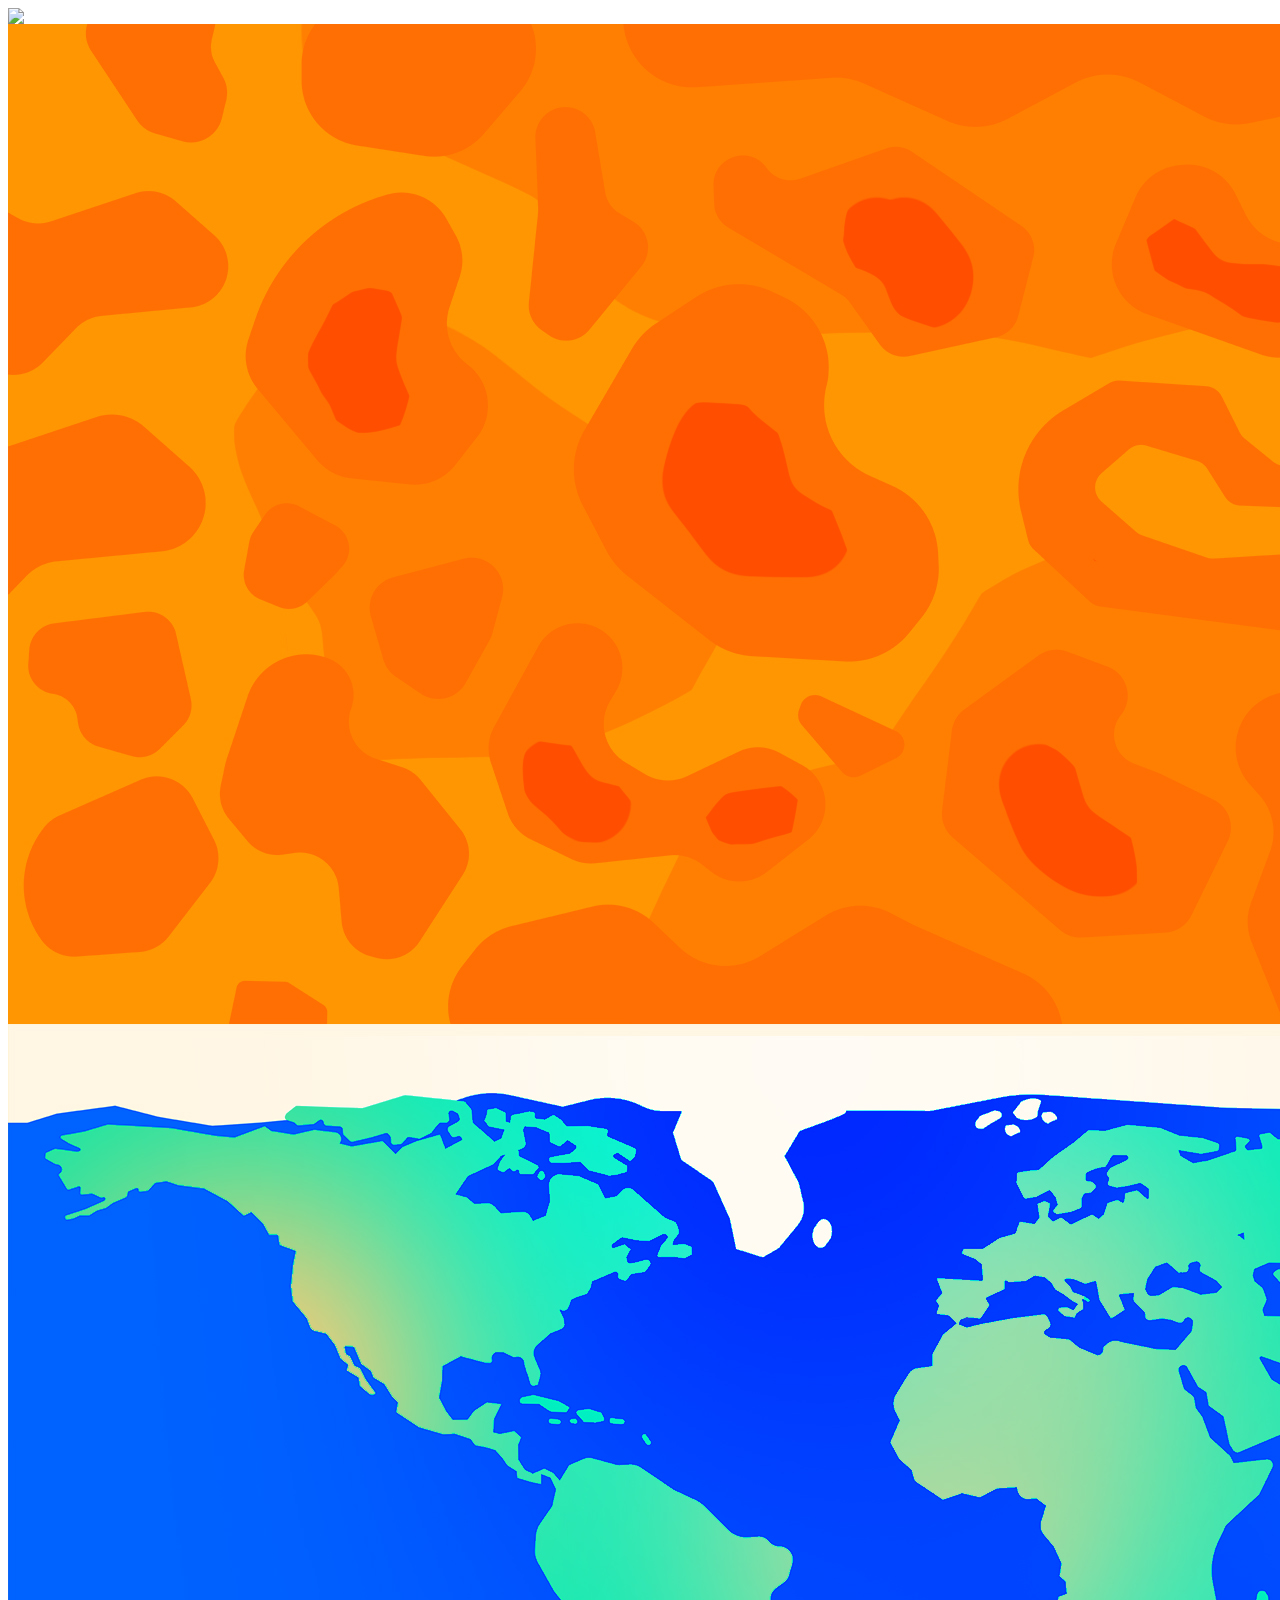
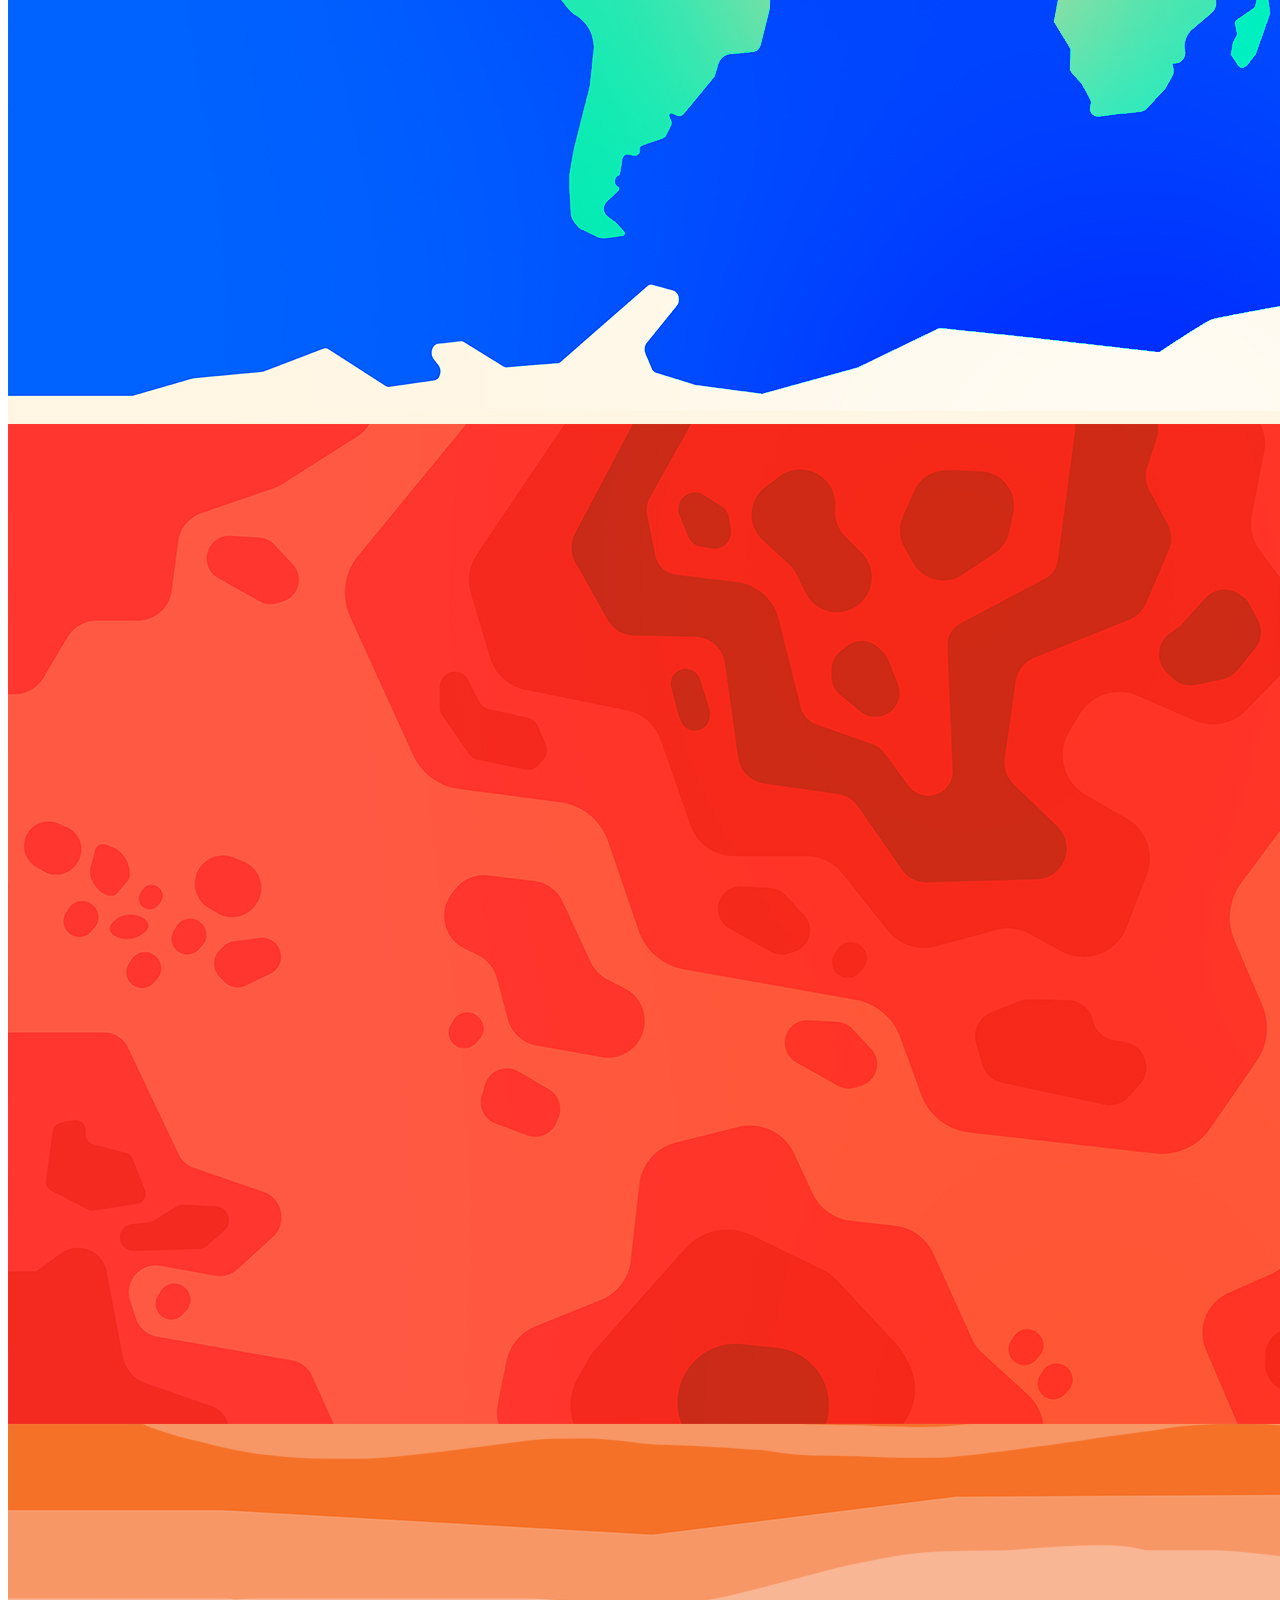
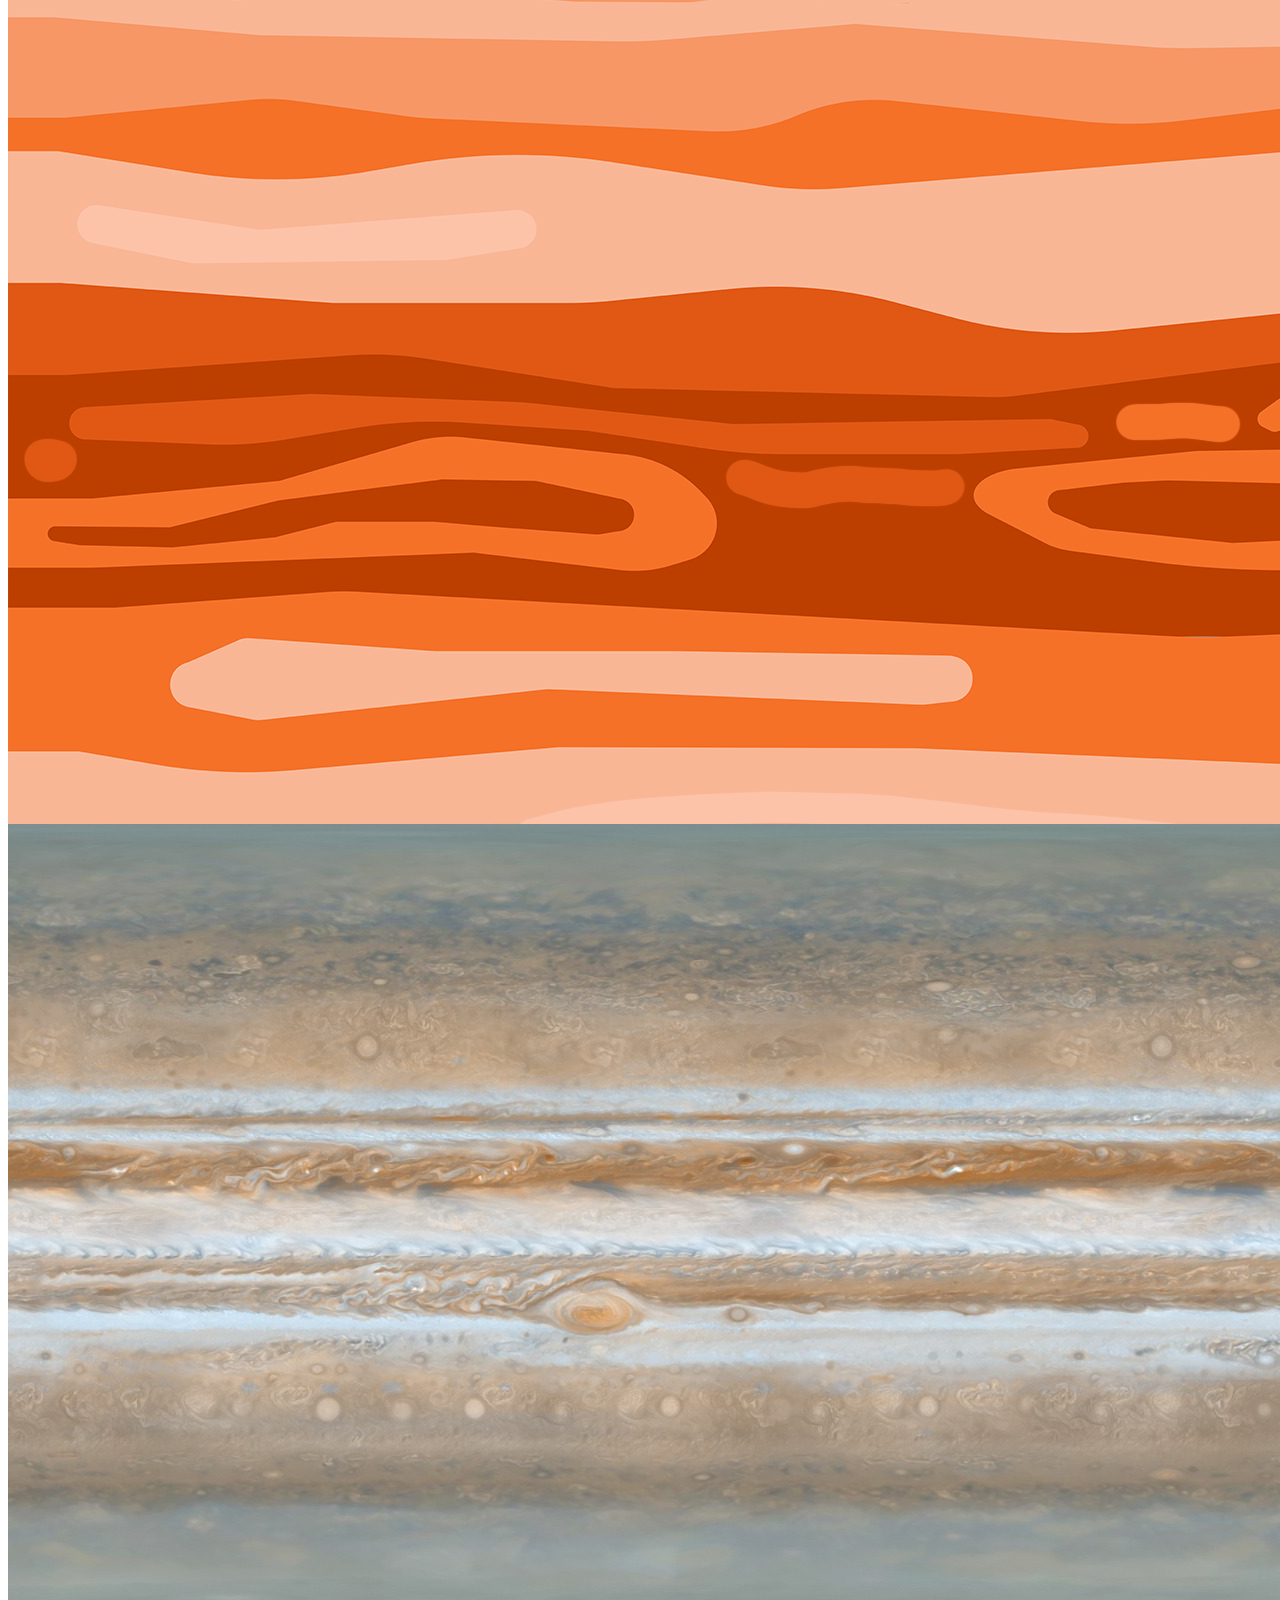
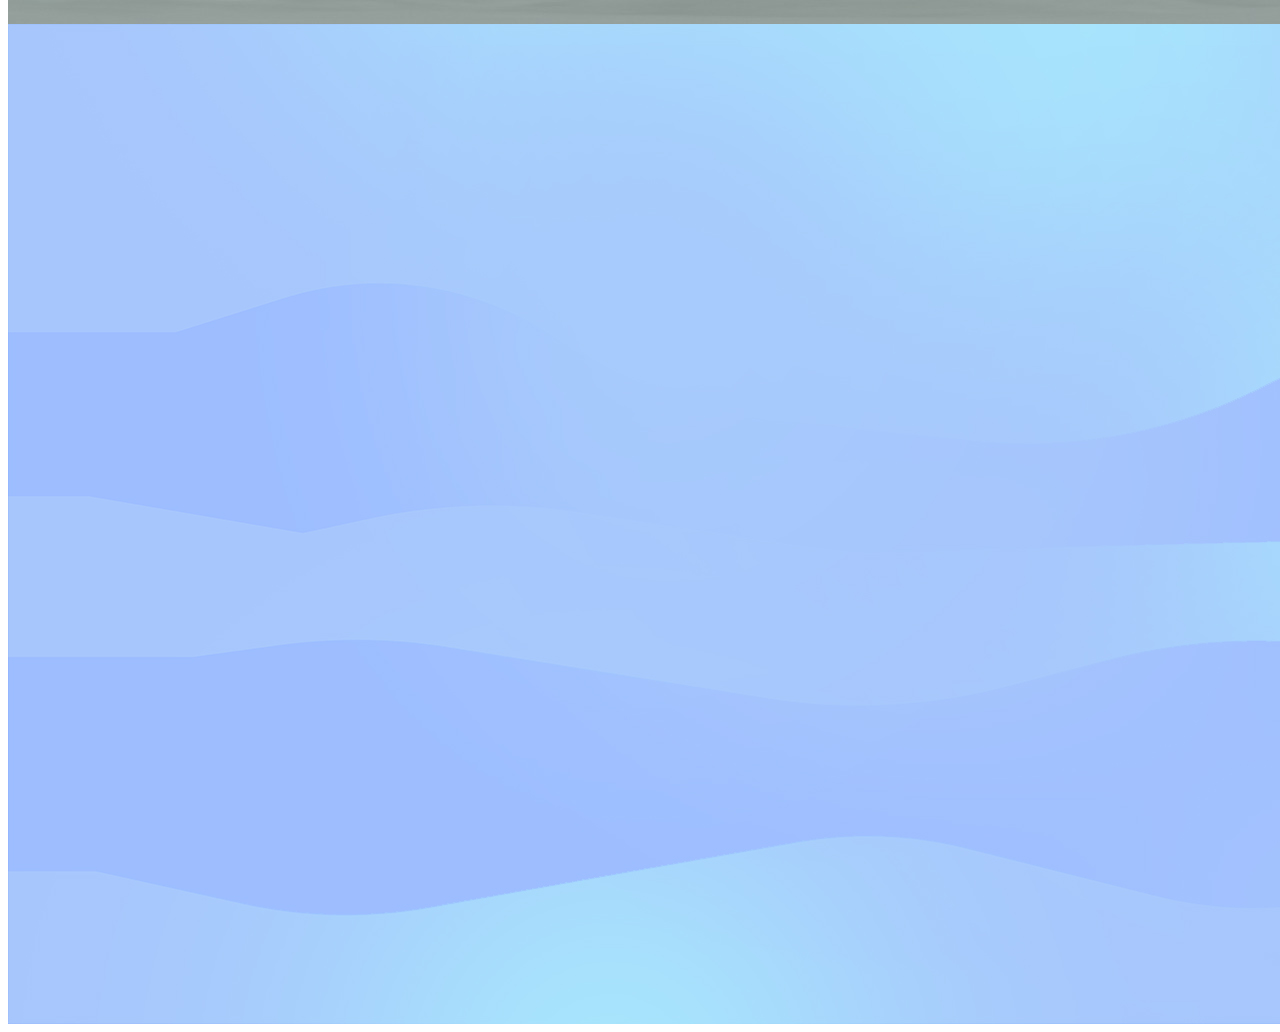
==== index.html @ 842a37a5 "added ines rv" ====
<html>
    <head>
        <script src="https://aframe.io/releases/1.2.0/aframe.min.js"></script>
    </head>
    <body>
        <a-assets>
            <img id="mercury" src="mercury.webp">
            <img id="venus"  src="venus.jpg">
            <img id="earth"  src="earth.jpg">
            <img id="mars"  src="mars.jpg">
            <img id="jupiter" src="jupiter.jpg">
            <img id="saturn" src="saturn.jpeg">
            <img id="uranus" src="uranus.jpg">
        </a-assets>
        <a-scene background="color: blue">
        <a-sphere
            color="yellow"
            position="0 0 0"
            rotation="0 0 0"
            scale="5 5 5">
         </a-sphere>
         <a-sphere
            src="#mercury"
            position="7 0 0"
            rotation="0 0 0"
            scale="1 1 1">
         </a-sphere>
         <a-sphere
            src="#venus"
            position="12 0 0"
            rotation="0 0 0"
            scale="2 2 2">
         </a-sphere>
         <a-sphere
            src="#earth"
            position="18 0 0"
            rotation="0 0 0"
            scale="2 2 2">
         </a-sphere>
         <a-sphere
            src="#mars"
            position="23 0 0"
            rotation="0 0 0"
            scale="1 1 1">
         </a-sphere>
         <a-sphere
            src="#jupiter"
            position="30 0 0"
            rotation="0 0 0"
            scale="3 3 3">
        </a-sphere>
        <a-entity id="saturn-container" position="37 0 0">
            <a-sphere
                src="#saturn"
                position="0 0 0"
                rotation="0 0 0"
                scale="2 2 2">
            </a-sphere>
            <a-torus
                id="saturn-ring-1"
                color="grey"
                segments-tubular="50" 
                radius="3.2"
                radius-tubular="0.1"
                rotation="100 100 100">
            </a-torus>
        </a-entity>
        <a-entity id="uranus-container" position="44 0 0">
            <a-sphere
                    src="#uranus"
                    position="0 0 0"
                    rotation="0 0 0"
                    scale="2 2 2">
            </a-sphere>
            <a-torus
                id="uranus-container"
                color="grey"
                segments tubular="50"
                radius="3.2"
                radius-tubular="0.1"
                rotation="100 100 100">
            </a-torus>
            </a-entity>
        <a-sphere
            src="#uranus"
            position="52 0 0"
            rotation="0 0 0"
            scale="2 2 2">
        </a-sphere>
        </a-scene>
    
    </body>
</html>
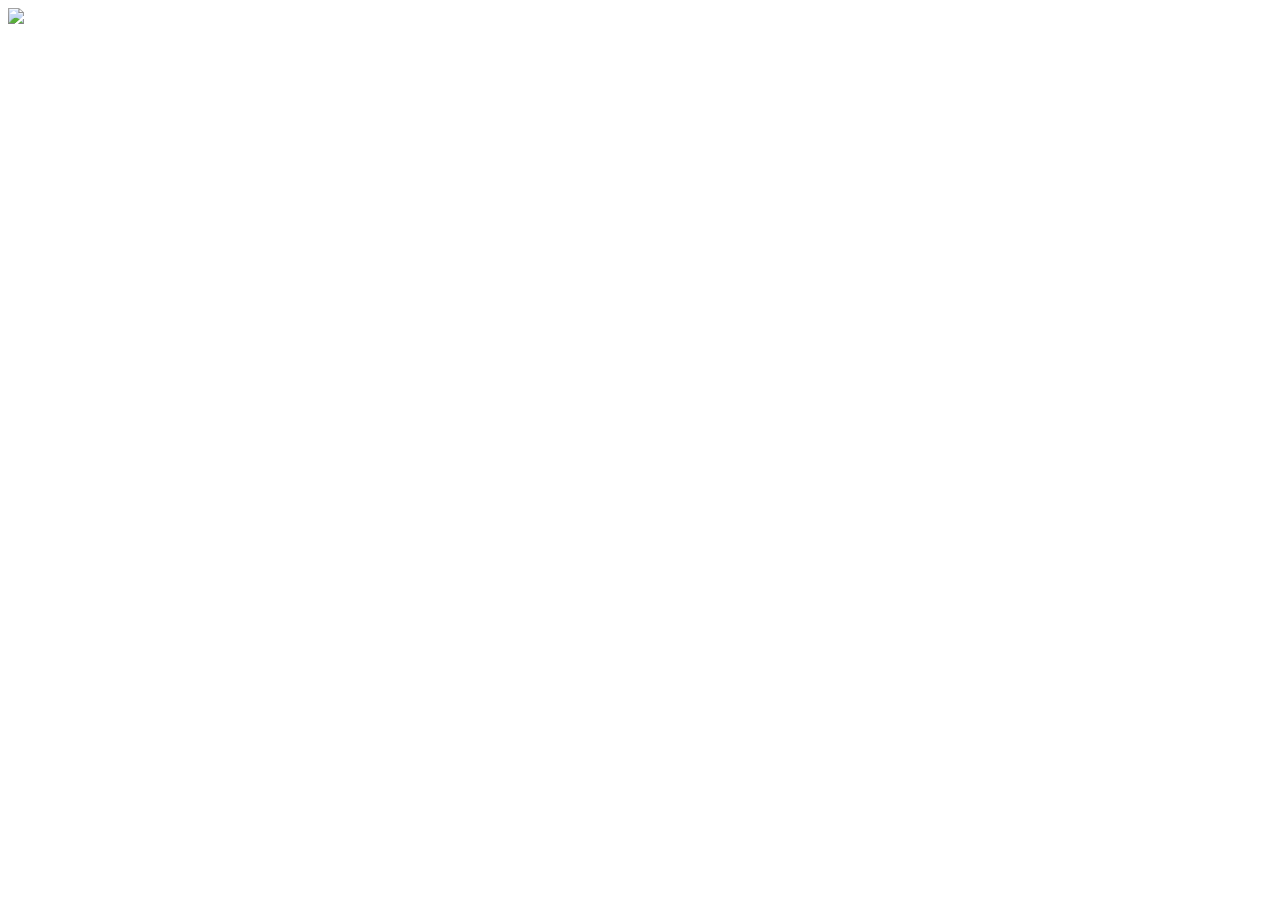
==== commit f42e1f63: "changed everything" ====
--- a/index.html
+++ b/index.html
@@ -1,93 +1,85 @@
+<html>
+    <head>
+        <script src="https://aframe.io/releases/1.3.0/aframe.min.js"></script>
+        <script src="https://unpkg.com/aframe-environment-component/dist/aframe-environment-component.min.js"></script>
+        <script src="https://gftruj.github.io/webzamples/aframe/controls/oculus-thumbstick-controls.js"></script>
+    </head>
+
+    <body>
+
+        
+        <a-scene background="color: azure" light="defaultLightsEnabled: false">
+            <a-assets>
+                <img id="grass" src="grass.jpg">
+                <a-asset-item id="codey" src="rick_astley/scene.gltf"></a-asset-item>
+            </a-assets>
+
+              <!-- Camera + controllers rig -->
+  <a-entity id="rig">
+    <a-camera position="0 1.6 0"></a-camera>
+    <a-entity oculus-touch-controls="hand: left" ></a-entity>
+    <a-entity oculus-touch-controls="hand: right" oculus-thumbstick-controls></a-entity>
+  </a-entity>
+
+            <a-entity environment="preset: yavapai; skyColor: red; lighting: none; shadow: true; groundColor: black"></a-entity>
+
+            <a-gltf-model 
+                src="#codey" 
+                position="0 1 -3"
+                scale="0.05 0.05 0.05"
+                animation="
+                        property: position; 
+                        from: -10 0.5 -5;
+                        to: 1 0.5 -10; 
+                        dur: 2000; 
+                        dir: alternate;
+                        easing: linear; 
+                        elasticity: 600;
+                        loop: true">
+            </a-gltf-model>
+
+            <a-text
+                value="Hello World!"
+                color="yellow"
+                position="0 10 -3"
+                scale="3 3 3"
+                align="left">
+            </a-text>
+
+
+            <a-light
+                type="point"
+                color="blue"
+                position = "1 2 -6"
+                intensity="2"
+            >
+
+            </a-light>
+
+            <a-light type="directional" position="0 0 0" rotation="-90 0 0" target="#directionaltarget">
+                <a-entity id="directionaltarget" position="0 0 -1"></a-entity>
+              </a-light>
+            
+
+
+        </a-scene>
+    </body>
+
+
+</html>
+
+
+<!----
 <html>
     <head>
         <script src="https://aframe.io/releases/1.2.0/aframe.min.js"></script>
     </head>
     <body>
-        <a-assets>
-            <img id="mercury" src="mercury.webp">
-            <img id="venus"  src="venus.jpg">
-            <img id="earth"  src="earth.jpg">
-            <img id="mars"  src="mars.jpg">
-            <img id="jupiter" src="jupiter.jpg">
-            <img id="saturn" src="saturn.jpeg">
-            <img id="uranus" src="uranus.jpg">
-        </a-assets>
-        <a-scene background="color: blue">
-        <a-sphere
-            color="yellow"
-            position="0 0 0"
-            rotation="0 0 0"
-            scale="5 5 5">
-         </a-sphere>
-         <a-sphere
-            src="#mercury"
-            position="7 0 0"
-            rotation="0 0 0"
-            scale="1 1 1">
-         </a-sphere>
-         <a-sphere
-            src="#venus"
-            position="12 0 0"
-            rotation="0 0 0"
-            scale="2 2 2">
-         </a-sphere>
-         <a-sphere
-            src="#earth"
-            position="18 0 0"
-            rotation="0 0 0"
-            scale="2 2 2">
-         </a-sphere>
-         <a-sphere
-            src="#mars"
-            position="23 0 0"
-            rotation="0 0 0"
-            scale="1 1 1">
-         </a-sphere>
-         <a-sphere
-            src="#jupiter"
-            position="30 0 0"
-            rotation="0 0 0"
-            scale="3 3 3">
-        </a-sphere>
-        <a-entity id="saturn-container" position="37 0 0">
-            <a-sphere
-                src="#saturn"
-                position="0 0 0"
-                rotation="0 0 0"
-                scale="2 2 2">
-            </a-sphere>
-            <a-torus
-                id="saturn-ring-1"
-                color="grey"
-                segments-tubular="50" 
-                radius="3.2"
-                radius-tubular="0.1"
-                rotation="100 100 100">
-            </a-torus>
-        </a-entity>
-        <a-entity id="uranus-container" position="44 0 0">
-            <a-sphere
-                    src="#uranus"
-                    position="0 0 0"
-                    rotation="0 0 0"
-                    scale="2 2 2">
-            </a-sphere>
-            <a-torus
-                id="uranus-container"
-                color="grey"
-                segments tubular="50"
-                radius="3.2"
-                radius-tubular="0.1"
-                rotation="100 100 100">
-            </a-torus>
-            </a-entity>
-        <a-sphere
-            src="#uranus"
-            position="52 0 0"
-            rotation="0 0 0"
-            scale="2 2 2">
-        </a-sphere>
-        </a-scene>
-    
+        <a-scene background="color: purple"> 
+            <a-box color = "yellow" position="0 0 -5"
+            rotation = "33 45 0"
+            scale="0.5 2 1"></a-box>
+        </a-scene> 
     </body>
-</html>+</html>
+>
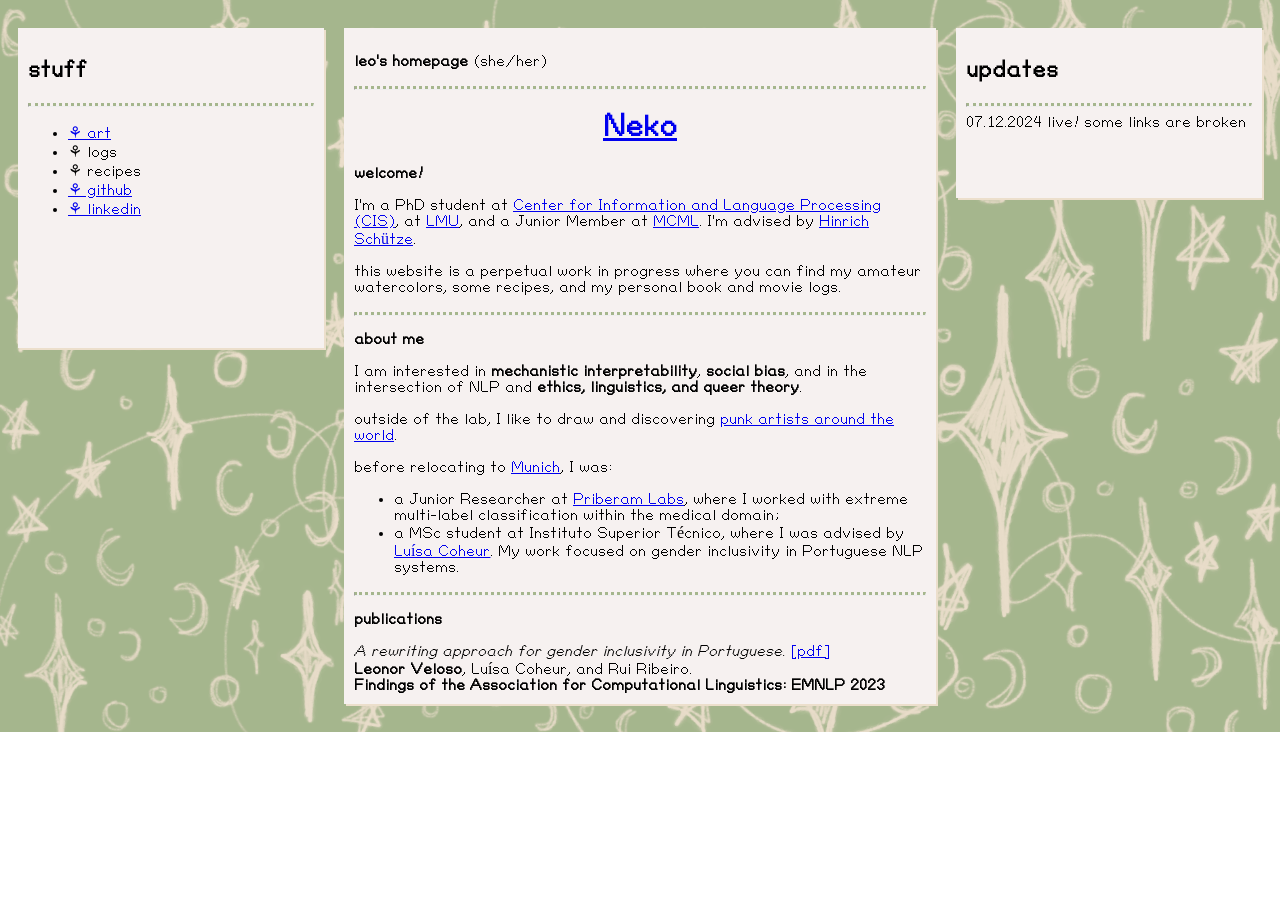
==== commit bdab913c: "initial commit" ====
--- a/index.html
+++ b/index.html
@@ -1,85 +1,183 @@
-<html>
-    <head>
-        <script src="https://aframe.io/releases/1.3.0/aframe.min.js"></script>
-        <script src="https://unpkg.com/aframe-environment-component/dist/aframe-environment-component.min.js"></script>
-        <script src="https://gftruj.github.io/webzamples/aframe/controls/oculus-thumbstick-controls.js"></script>
-    </head>
-
-    <body>
-
-        
-        <a-scene background="color: azure" light="defaultLightsEnabled: false">
-            <a-assets>
-                <img id="grass" src="grass.jpg">
-                <a-asset-item id="codey" src="rick_astley/scene.gltf"></a-asset-item>
-            </a-assets>
-
-              <!-- Camera + controllers rig -->
-  <a-entity id="rig">
-    <a-camera position="0 1.6 0"></a-camera>
-    <a-entity oculus-touch-controls="hand: left" ></a-entity>
-    <a-entity oculus-touch-controls="hand: right" oculus-thumbstick-controls></a-entity>
-  </a-entity>
-
-            <a-entity environment="preset: yavapai; skyColor: red; lighting: none; shadow: true; groundColor: black"></a-entity>
-
-            <a-gltf-model 
-                src="#codey" 
-                position="0 1 -3"
-                scale="0.05 0.05 0.05"
-                animation="
-                        property: position; 
-                        from: -10 0.5 -5;
-                        to: 1 0.5 -10; 
-                        dur: 2000; 
-                        dir: alternate;
-                        easing: linear; 
-                        elasticity: 600;
-                        loop: true">
-            </a-gltf-model>
-
-            <a-text
-                value="Hello World!"
-                color="yellow"
-                position="0 10 -3"
-                scale="3 3 3"
-                align="left">
-            </a-text>
-
-
-            <a-light
-                type="point"
-                color="blue"
-                position = "1 2 -6"
-                intensity="2"
-            >
-
-            </a-light>
-
-            <a-light type="directional" position="0 0 0" rotation="-90 0 0" target="#directionaltarget">
-                <a-entity id="directionaltarget" position="0 0 -1"></a-entity>
-              </a-light>
-            
-
-
-        </a-scene>
-    </body>
-
-
-</html>
-
-
-<!----
-<html>
-    <head>
-        <script src="https://aframe.io/releases/1.2.0/aframe.min.js"></script>
-    </head>
-    <body>
-        <a-scene background="color: purple"> 
-            <a-box color = "yellow" position="0 0 -5"
-            rotation = "33 45 0"
-            scale="0.5 2 1"></a-box>
-        </a-scene> 
-    </body>
-</html>
->
+<!DOCTYPE html>
+<html>
+
+<head>
+  <meta charset="UTF-8">
+  <meta name="viewport" content="width=device-width, initial-scale=1.0">
+  <title>‧͙⁺˚*･༓☾　leo　☽༓･*˚⁺‧͙</title>
+  <!-- The style.css file allows you to change the look of your web pages.
+         If you include the next line in all your web pages, they will all share the same look.
+         This makes it easier to make new pages for your site. -->
+  <link href="style.css" rel="stylesheet" type="text/css" media="all">
+
+</head>
+
+<body>
+
+
+  <div class="container">
+    <div class="box">
+
+      <div class="box-row">
+
+        <div class="box-cell stuff">
+          <h2><strong>stuff</strong></h2>
+          <hr class="custom">
+    
+          <ul>
+            <li><a href="art.html" target="frame">⚘ art</a></li>
+            <li>⚘ logs</li>
+            <li>⚘ recipes</li>
+            <li><a href="https://github.com/leonorv" target="frame">⚘ github</a></li>
+            <li><a href="https://www.linkedin.com/in/leonor-veloso/" target="frame">⚘ linkedin</a></li>
+          </ul>
+        </div>
+    
+        <div class="box-cell me">
+          <p><strong>leo's homepage</strong> (she/her) </p>
+          <hr class="custom">
+          <script>NekoType = "white"</script>
+          <h1 id=nl>
+            <script src="https://webneko.net/n20171213.js"></script><a href="https://webneko.net">Neko</a>
+          </h1>
+    
+          <p><strong>welcome!</strong></p>
+
+          <p>I'm a PhD student at <a href="https://cisnlp.github.io/">Center for Information and Language Processing (CIS)</a>, at <a href="https://www.lmu.de/en/">LMU</a>, and a Junior Member at <a href="https://mcml.ai/">MCML</a>. I'm advised by <a href="https://www.cis.uni-muenchen.de/schuetze/">Hinrich Schütze</a>.</p>
+    
+          <p>this website is a perpetual work in progress where you can find my amateur watercolors, some recipes, and my personal book and movie logs.</p>
+    
+          <hr class="custom">
+          <p><strong>about me</strong></p>
+
+            <p>I am interested in <strong>mechanistic interpretability</strong>, <strong>social bias</strong>, and in the intersection of NLP and <strong>ethics, linguistics, and queer theory</strong>. </p>
+
+            <p>outside of the lab, I like to draw and discovering <a href="https://open.spotify.com/playlist/1Fdq8c3zwEbWJ3x6SptWZZ">punk artists around the world</a>.</p>
+
+            <p>
+              before relocating to <a href="https://fcbayern.com/en">Munich</a>, I was:
+
+              <ul>
+                <li>a Junior Researcher at <a href="https://priberam.com/labs/"> Priberam Labs</a>, where I worked with extreme multi-label classification within the medical domain;</li>
+
+                <li>a MSc student at Instituto Superior Técnico, where I was advised by<a href="https://www.hlt.inesc-id.pt/w/Lu%C3%ADsa_Coheur"> Luísa Coheur</a>. My work focused on gender inclusivity in Portuguese NLP systems.</li>
+              </ul>
+              
+              
+            </p>
+
+
+          <hr class="custom">
+          <p><strong>publications</strong></p>
+          <i>A rewriting approach for gender inclusivity in Portuguese. </i><a href="https://aclanthology.org/2023.findings-emnlp.585.pdf">[pdf]</a><br>
+          <strong>Leonor Veloso</strong>, Luísa Coheur, and Rui Ribeiro. <br><strong>Findings of the Association for Computational Linguistics: EMNLP 2023</strong>
+
+          <!-- <hr class="custom">
+          <p><strong>currently playing:</strong> stardew valley (no surprises here)</p>
+    
+          <hr class="custom">
+          <p><strong>book logs:</strong></p>
+          <ul>
+            <li>my year of rest and relaxation by otessa moshfeg</li>
+            <li>lapvona by otessa moshfeg</li>
+            <li> frank herbert's dune </li>
+            <li> detransition, baby by torrey peters </li>
+          </ul>
+    
+          <hr class="custom">
+          <p><strong>movie logs:</strong></p>
+          <ul>
+            <li> anatomy of a fall </li>
+            <li> may december </li>
+            <li> the boy and the heron </li>
+            <li> priscilla </li>
+          </ul> -->
+    
+    
+    
+    
+          <!-- <div class="games">
+            <h2 style="text-align: center;">✧ games ✧</h2>
+            <ul>
+              <li> genshin impact </li>
+              <li> coral island </li>
+              <li> cities skylines </li>
+            </ul>
+    
+          </div>
+          <div class="books">
+    
+            <h2 style="text-align: center;">✧ book log ✧</h2>
+            <ul>
+              <li> my year of rest and relaxation by otessa moshfeg </li>
+              <li> lapvona by otessa moshfeg </li>
+              <li> frank herbert's dune </li>
+              <li> detransition, baby by torrey peters </li>
+            </ul>
+    
+          </div>
+    
+          <div class="movies">
+            <h2 style="text-align: center;">✧ movie log ✧</h2>
+            <ul>
+              <li> anatomy of a fall </li>
+              <li> may december </li>
+              <li> the boy and the heron </li>
+              <li> priscilla </li>
+            </ul>
+          </div> -->
+    
+    
+        </div>
+    
+    
+        <div class="box-cell updates">
+          <h2><strong>updates</strong></h2>
+          <hr class="custom">
+          07.12.2024 live! some links are broken<br>
+    
+        </div>
+
+      </div>
+    </div>
+
+
+
+    <!-- <div class="clear-right"></div>
+
+    <div class="todos">
+      <h2><strong>to do list</strong></h2>
+      <hr class="custom">
+      - add stuff to art page<br>
+      - add profile pic & background art<br>
+      - change domain<br>
+      - add stuff to recipes page
+
+
+    </div> -->
+
+
+    <!-- <div class="blinkies">
+      <img id="freshBlinkie" src="./bi.gif" alt="generated blinkie">
+      <img id="freshBlinkie" src="./trans.gif" alt="generated blinkie">
+      <img id="freshBlinkie" src="./miku.gif" alt="generated blinkie">
+      <img id="freshBlinkie" src="./catboys.gif" alt="generated blinkie">
+      <img id="freshBlinkie" src="./bf.gif" alt="generated blinkie">
+      <img id="freshBlinkie" src="./pc.gif" alt="generated blinkie">
+    </div> -->
+
+
+
+
+
+
+
+
+
+  </div>
+
+
+
+</body>
+
+</html>
--- a/style.css
+++ b/style.css
@@ -0,0 +1,185 @@
+/* CSS is how you can add style to your website, such as colors, fonts, and positioning of your
+   HTML content. To learn how to do something, just try searching Google for questions like
+   "how to change link color." */
+
+:root {
+  --pink: #ECDFCC;
+  --white: #f6f1f0;
+  --shadow: #ECDFCC;
+  --dark-green: #2e4d32
+}
+
+
+@font-face {
+  font-family: basiic;
+  src: url(basiic.ttf);
+}
+
+/* width */
+::-webkit-scrollbar {
+  width: 10px;
+}
+
+/* Track */
+::-webkit-scrollbar-track {
+  background: var(--white);
+}
+
+/* Handle */
+::-webkit-scrollbar-thumb {
+  background: var(--pink);
+}
+
+/* Handle on hover */
+::-webkit-scrollbar-thumb:hover {
+  background: var(--pink);
+}
+
+
+
+body {
+  background-image: url('background.png');
+  background-repeat:no-repeat;
+  background-size:cover;
+  font-family: basiic;
+}
+
+h1 {
+  text-align: center;
+}
+
+/* Dotted red border */
+hr.custom {
+  border-top: 3px dotted #A5B68D;
+}
+
+.container .box {
+  display: flex;
+  gap: 5px 5px; /* row-gap column gap */
+  row-gap: 5px;
+  column-gap: 5px;
+  align-items: stretch
+}
+
+.container .box .box-row {
+  display: flex;
+  align-items: stretch
+}
+
+.container .box .box-cell {
+  margin-top: 20px;
+  margin-bottom: 20px;
+  margin-left: 10px;
+  margin-right: 10px;
+}
+
+.container .box .box-cell.me {
+  /* margin-left: 5%; */
+  width: 50%;
+  background-color: var(--white);
+  box-shadow: 2px 2px var(--shadow);
+  padding: 10px;
+}
+
+.games {
+  float: left;
+  margin: .5%;
+  width: 28%;
+  height: 200px;
+  padding: 1%;
+  background-color: var(--white);
+  overflow-y: scroll;
+  box-shadow: 2px 2px var(--shadow);
+}
+
+
+
+.books {
+  float: left;
+  margin: .5%;
+  width: 28%;
+  height: 200px;
+  padding: 1%;
+  background-color: var(--white);
+  overflow-y: scroll;
+  box-shadow: 2px 2px var(--shadow);
+
+}
+
+.movies {
+  float: left;
+  margin: .5%;
+  width: 28%;
+  height: 200px;
+  padding: 1%;
+  background-color: var(--white);
+  overflow-y: scroll;
+  box-shadow: 2px 2px var(--shadow);
+
+
+
+}
+
+.container .box .box-cell.stuff {
+  text-align: justify;
+  background-color: var(--white);
+  /* margin-left: 10px; */
+  box-shadow: 2px 2px var(--shadow);
+  padding: 10px;
+  width: 25%;
+  height: 300px;
+
+}
+
+
+.container .box .box-cell.updates {
+  background-color: var(--white);
+  /* margin-right: 10px; */
+  box-shadow: 2px 2px var(--shadow);
+  padding: 10px;
+  width: 25%;
+  height: 150px;
+
+
+}
+
+.clear-right {
+  clear: right;
+}
+
+.clear-none {
+  clear: none;
+}
+
+
+.clear-left {
+  clear: left;
+}
+
+.clearfix::after {
+  content: "";
+  display: table;
+  clear: both;
+}
+
+.todos {
+  float: right;
+  width: 15%;
+  padding: 10px;
+  background-color: var(--white);
+  margin-top: 15px;
+  margin-right: 10px;
+  box-shadow: 2px 2px var(--shadow);
+
+}
+
+.blinkies {
+  float: right;
+  width: 15%;
+  padding: 10px;
+  margin-right: -200px;
+  margin-top: 200px;
+
+}
+
+
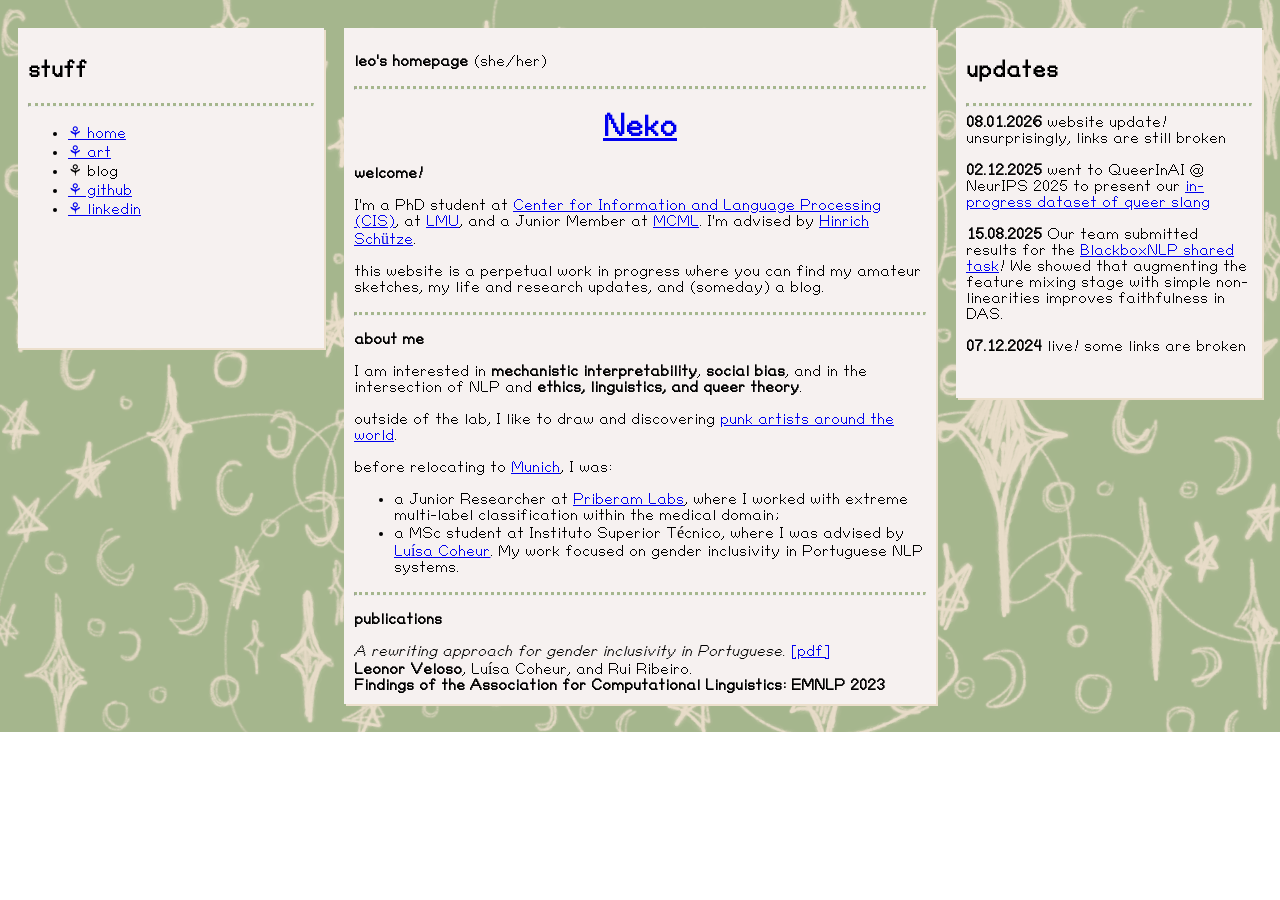
==== commit bb386d31: "update" ====
--- a/index.html
+++ b/index.html
@@ -25,9 +25,9 @@
           <hr class="custom">
     
           <ul>
+            <li><a href="index.html" target="frame">⚘ home</a></li>
             <li><a href="art.html" target="frame">⚘ art</a></li>
-            <li>⚘ logs</li>
-            <li>⚘ recipes</li>
+            <li>⚘ blog</li>
             <li><a href="https://github.com/leonorv" target="frame">⚘ github</a></li>
             <li><a href="https://www.linkedin.com/in/leonor-veloso/" target="frame">⚘ linkedin</a></li>
           </ul>
@@ -45,7 +45,7 @@
 
           <p>I'm a PhD student at <a href="https://cisnlp.github.io/">Center for Information and Language Processing (CIS)</a>, at <a href="https://www.lmu.de/en/">LMU</a>, and a Junior Member at <a href="https://mcml.ai/">MCML</a>. I'm advised by <a href="https://www.cis.uni-muenchen.de/schuetze/">Hinrich Schütze</a>.</p>
     
-          <p>this website is a perpetual work in progress where you can find my amateur watercolors, some recipes, and my personal book and movie logs.</p>
+          <p>this website is a perpetual work in progress where you can find my amateur sketches, my life and research updates, and (someday) a blog.</p>
     
           <hr class="custom">
           <p><strong>about me</strong></p>
@@ -55,7 +55,7 @@
             <p>outside of the lab, I like to draw and discovering <a href="https://open.spotify.com/playlist/1Fdq8c3zwEbWJ3x6SptWZZ">punk artists around the world</a>.</p>
 
             <p>
-              before relocating to <a href="https://fcbayern.com/en">Munich</a>, I was:
+              before relocating to <a href="https://www.augustiner-braeu.de/brauerei/">Munich</a>, I was:
 
               <ul>
                 <li>a Junior Researcher at <a href="https://priberam.com/labs/"> Priberam Labs</a>, where I worked with extreme multi-label classification within the medical domain;</li>
@@ -72,69 +72,17 @@
           <i>A rewriting approach for gender inclusivity in Portuguese. </i><a href="https://aclanthology.org/2023.findings-emnlp.585.pdf">[pdf]</a><br>
           <strong>Leonor Veloso</strong>, Luísa Coheur, and Rui Ribeiro. <br><strong>Findings of the Association for Computational Linguistics: EMNLP 2023</strong>
 
-          <!-- <hr class="custom">
-          <p><strong>currently playing:</strong> stardew valley (no surprises here)</p>
     
-          <hr class="custom">
-          <p><strong>book logs:</strong></p>
-          <ul>
-            <li>my year of rest and relaxation by otessa moshfeg</li>
-            <li>lapvona by otessa moshfeg</li>
-            <li> frank herbert's dune </li>
-            <li> detransition, baby by torrey peters </li>
-          </ul>
-    
-          <hr class="custom">
-          <p><strong>movie logs:</strong></p>
-          <ul>
-            <li> anatomy of a fall </li>
-            <li> may december </li>
-            <li> the boy and the heron </li>
-            <li> priscilla </li>
-          </ul> -->
-    
-    
-    
-    
-          <!-- <div class="games">
-            <h2 style="text-align: center;">✧ games ✧</h2>
-            <ul>
-              <li> genshin impact </li>
-              <li> coral island </li>
-              <li> cities skylines </li>
-            </ul>
-    
-          </div>
-          <div class="books">
-    
-            <h2 style="text-align: center;">✧ book log ✧</h2>
-            <ul>
-              <li> my year of rest and relaxation by otessa moshfeg </li>
-              <li> lapvona by otessa moshfeg </li>
-              <li> frank herbert's dune </li>
-              <li> detransition, baby by torrey peters </li>
-            </ul>
-    
-          </div>
-    
-          <div class="movies">
-            <h2 style="text-align: center;">✧ movie log ✧</h2>
-            <ul>
-              <li> anatomy of a fall </li>
-              <li> may december </li>
-              <li> the boy and the heron </li>
-              <li> priscilla </li>
-            </ul>
-          </div> -->
-    
-    
-        </div>
+        </div>  
     
     
         <div class="box-cell updates">
           <h2><strong>updates</strong></h2>
           <hr class="custom">
-          07.12.2024 live! some links are broken<br>
+          <strong>08.01.2026</strong> website update! unsurprisingly, links are still broken<br><br>
+          <strong>02.12.2025</strong> went to QueerInAI @ NeurIPS 2025 to present our <a href="https://arxiv.org/abs/2509.17449">in-progress dataset of queer slang</a><br><br>
+          <strong>15.08.2025</strong> Our team submitted results for the <a href="https://aclanthology.org/volumes/2025.blackboxnlp-1/">BlackboxNLP shared task</a>! We showed that augmenting the feature mixing stage with simple non-linearities improves faithfulness in DAS. <br><br>
+          <strong>07.12.2024</strong> live! some links are broken<br>
     
         </div>
 
--- a/style.css
+++ b/style.css
@@ -138,7 +138,7 @@
   box-shadow: 2px 2px var(--shadow);
   padding: 10px;
   width: 25%;
-  height: 150px;
+  height: 350px;
 
 
 }
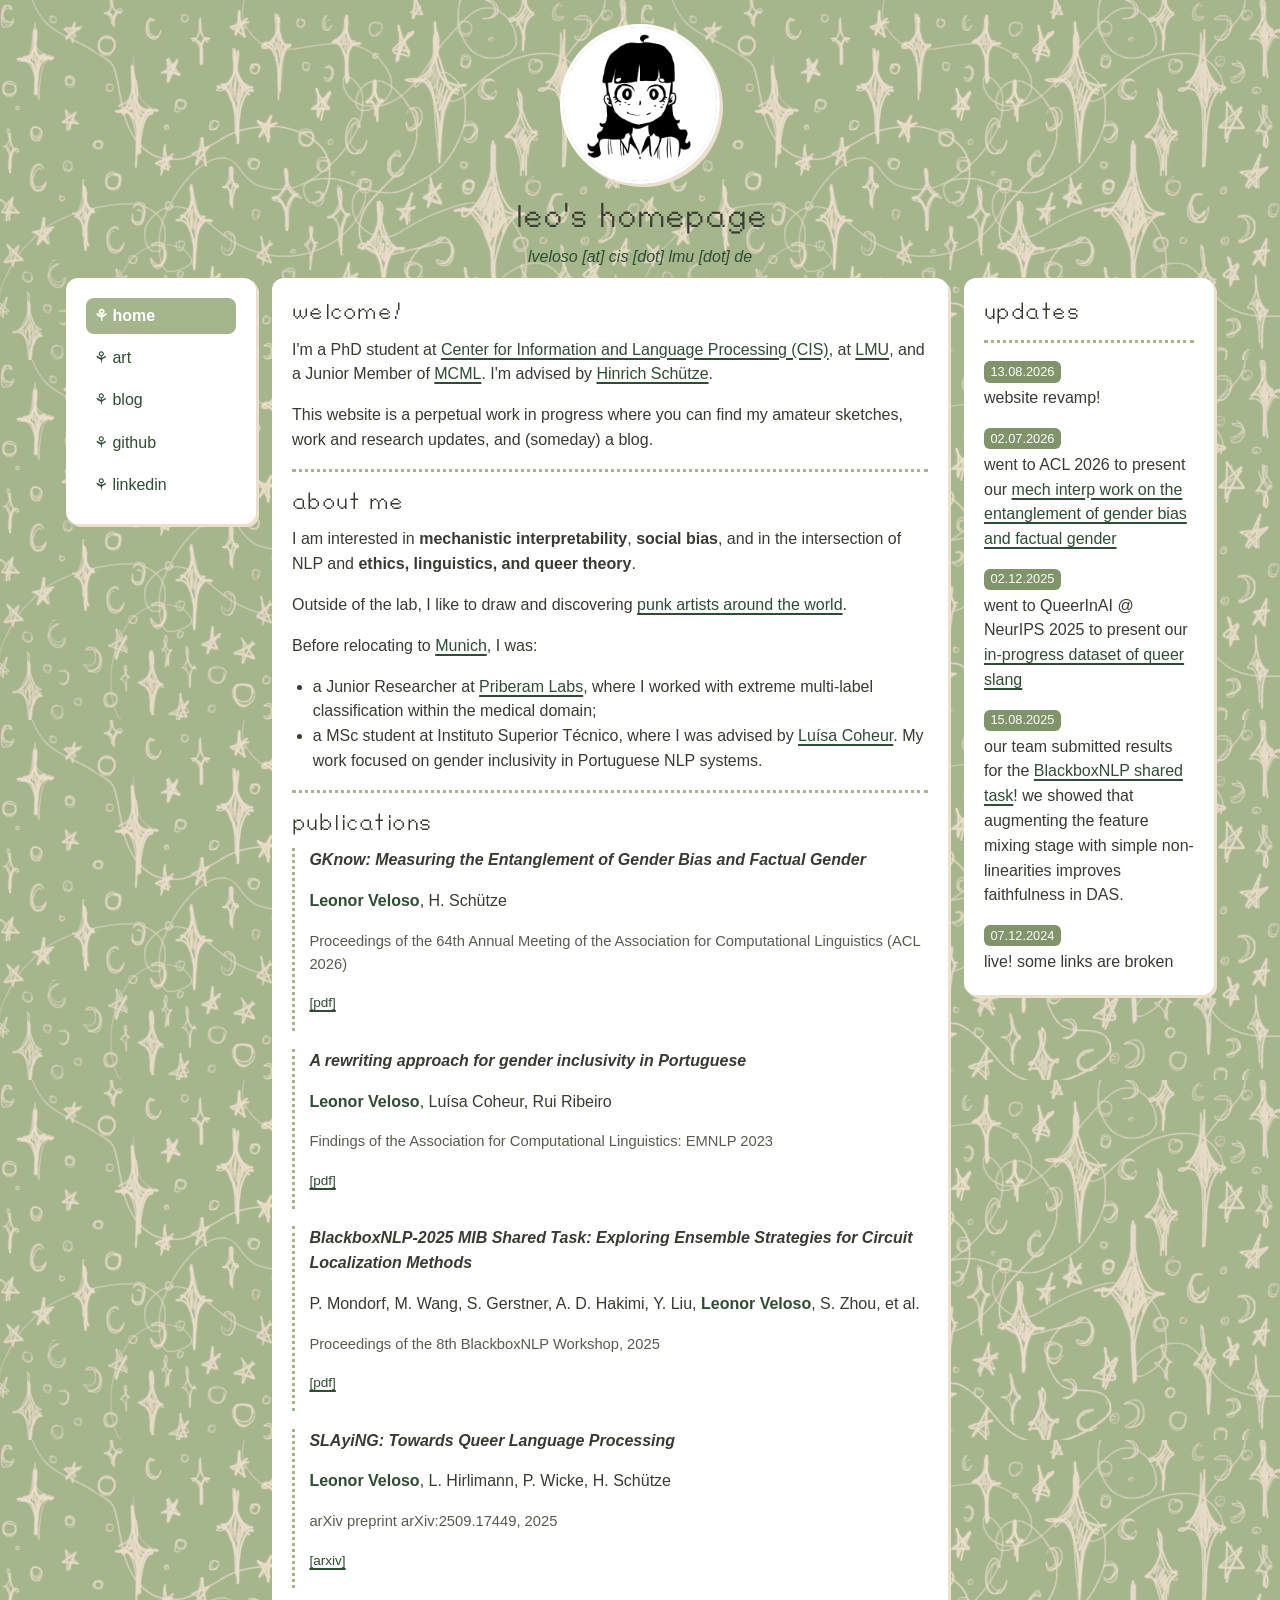
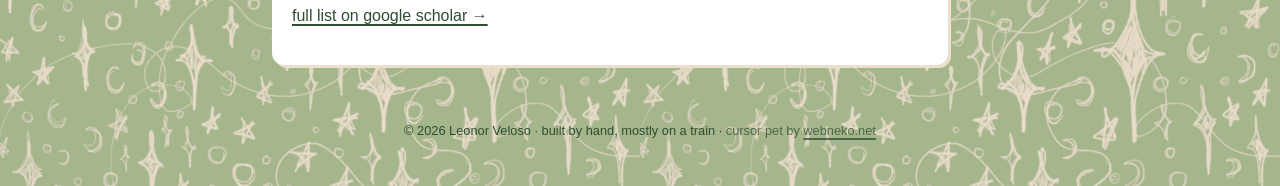
==== commit dec82b8e: "revamp" ====
--- a/index.html
+++ b/index.html
@@ -1,131 +1,142 @@
 <!DOCTYPE html>
-<html>
+<html lang="en">
 
 <head>
   <meta charset="UTF-8">
   <meta name="viewport" content="width=device-width, initial-scale=1.0">
+  <meta name="description" content="Leonor Veloso — PhD student at CIS, LMU Munich, working on mechanistic interpretability, social bias, and NLP.">
   <title>‧͙⁺˚*･༓☾　leo　☽༓･*˚⁺‧͙</title>
-  <!-- The style.css file allows you to change the look of your web pages.
-         If you include the next line in all your web pages, they will all share the same look.
-         This makes it easier to make new pages for your site. -->
+  <link rel="icon" type="image/png" href="favicon-64.png">
+  <link rel="apple-touch-icon" href="apple-touch-icon.png">
   <link href="style.css" rel="stylesheet" type="text/css" media="all">
-
 </head>
 
 <body>
 
+  <header class="site-header">
+    <img class="avatar" src="48085474.png" alt="Portrait of Leonor">
+    <h1>leo's homepage</h1>
+    <p class="tagline">lveloso [at] cis [dot] lmu [dot] de</p>
+  </header>
 
   <div class="container">
-    <div class="box">
+    <div class="layout">
 
-      <div class="box-row">
+      <nav class="box-cell stuff site-nav" aria-label="Site">
+        <ul>
+          <li><span class="current">⚘ home</span></li>
+          <li><a href="art.html">⚘ art</a></li>
+          <li><a href="blog.html">⚘ blog</a></li>
+          <li><a href="https://github.com/leonorv" target="_blank" rel="noopener">⚘ github</a></li>
+          <li><a href="https://www.linkedin.com/in/leonor-veloso/" target="_blank" rel="noopener">⚘ linkedin</a></li>
+        </ul>
+      </nav>
 
-        <div class="box-cell stuff">
-          <h2><strong>stuff</strong></h2>
-          <hr class="custom">
-    
-          <ul>
-            <li><a href="index.html" target="frame">⚘ home</a></li>
-            <li><a href="art.html" target="frame">⚘ art</a></li>
-            <li>⚘ blog</li>
-            <li><a href="https://github.com/leonorv" target="frame">⚘ github</a></li>
-            <li><a href="https://www.linkedin.com/in/leonor-veloso/" target="frame">⚘ linkedin</a></li>
-          </ul>
-        </div>
-    
-        <div class="box-cell me">
-          <p><strong>leo's homepage</strong> (she/her) </p>
-          <hr class="custom">
-          <script>NekoType = "white"</script>
-          <h1 id=nl>
-            <script src="https://webneko.net/n20171213.js"></script><a href="https://webneko.net">Neko</a>
-          </h1>
-    
-          <p><strong>welcome!</strong></p>
+      <main class="box-cell me">
+        <h2>welcome!</h2>
 
-          <p>I'm a PhD student at <a href="https://cisnlp.github.io/">Center for Information and Language Processing (CIS)</a>, at <a href="https://www.lmu.de/en/">LMU</a>, and a Junior Member at <a href="https://mcml.ai/">MCML</a>. I'm advised by <a href="https://www.cis.uni-muenchen.de/schuetze/">Hinrich Schütze</a>.</p>
-    
-          <p>this website is a perpetual work in progress where you can find my amateur sketches, my life and research updates, and (someday) a blog.</p>
-    
-          <hr class="custom">
-          <p><strong>about me</strong></p>
+        <p>I'm a PhD student at <a href="https://cisnlp.github.io/">Center for Information and Language Processing (CIS)</a>, at <a href="https://www.lmu.de/en/">LMU</a>, and a Junior Member of <a href="https://mcml.ai/">MCML</a>. I'm advised by <a href="https://www.cis.uni-muenchen.de/schuetze/">Hinrich Schütze</a>.</p>
 
-            <p>I am interested in <strong>mechanistic interpretability</strong>, <strong>social bias</strong>, and in the intersection of NLP and <strong>ethics, linguistics, and queer theory</strong>. </p>
+        <p>This website is a perpetual work in progress where you can find my amateur sketches, work and research updates, and (someday) a blog.</p>
 
-            <p>outside of the lab, I like to draw and discovering <a href="https://open.spotify.com/playlist/1Fdq8c3zwEbWJ3x6SptWZZ">punk artists around the world</a>.</p>
+        <hr class="custom">
+        <h2>about me</h2>
 
-            <p>
-              before relocating to <a href="https://www.augustiner-braeu.de/brauerei/">Munich</a>, I was:
+        <p>I am interested in <strong>mechanistic interpretability</strong>, <strong>social bias</strong>, and in the intersection of NLP and <strong>ethics, linguistics, and queer theory</strong>.</p>
 
-              <ul>
-                <li>a Junior Researcher at <a href="https://priberam.com/labs/"> Priberam Labs</a>, where I worked with extreme multi-label classification within the medical domain;</li>
+        <p>Outside of the lab, I like to draw and discovering <a href="https://open.spotify.com/playlist/1Fdq8c3zwEbWJ3x6SptWZZ">punk artists around the world</a>.</p>
 
-                <li>a MSc student at Instituto Superior Técnico, where I was advised by<a href="https://www.hlt.inesc-id.pt/w/Lu%C3%ADsa_Coheur"> Luísa Coheur</a>. My work focused on gender inclusivity in Portuguese NLP systems.</li>
-              </ul>
-              
-              
-            </p>
+        <p>Before relocating to <a href="https://www.augustiner-braeu.de/brauerei/">Munich</a>, I was:</p>
+        <ul style="list-style: disc; padding-left: 1.3em; margin-bottom: 1em;">
+          <li>a Junior Researcher at <a href="https://priberam.com/labs/">Priberam Labs</a>, where I worked with extreme multi-label classification within the medical domain;</li>
+          <li>a MSc student at Instituto Superior Técnico, where I was advised by <a href="https://www.hlt.inesc-id.pt/w/Lu%C3%ADsa_Coheur">Luísa Coheur</a>. My work focused on gender inclusivity in Portuguese NLP systems.</li>
+        </ul>
+
+        <hr class="custom">
+        <h2>publications</h2>
+
+        <!--
+          To add a new publication, copy one <li class="pub-entry"> block
+          and edit it — newest first. Wrap your own name in <strong>.
+        -->
+        <ul class="pub-list">
+
+          <li class="pub-entry">
+            <p class="pub-title">GKnow: Measuring the Entanglement of Gender Bias and Factual Gender</p>
+            <p class="pub-authors"><strong>Leonor Veloso</strong>, H. Schütze</p>
+            <p class="pub-meta">Proceedings of the 64th Annual Meeting of the Association for Computational Linguistics (ACL 2026)</p>
+            <p class="pub-links"><a href="https://aclanthology.org/2026.acl-long.466/">[pdf]</a></p>
+          </li>
+
+          <li class="pub-entry">
+            <p class="pub-title">A rewriting approach for gender inclusivity in Portuguese</p>
+            <p class="pub-authors"><strong>Leonor Veloso</strong>, Luísa Coheur, Rui Ribeiro</p>
+            <p class="pub-meta">Findings of the Association for Computational Linguistics: EMNLP 2023</p>
+            <p class="pub-links"><a href="https://aclanthology.org/2023.findings-emnlp.585.pdf">[pdf]</a></p>
+          </li>
+
+          <li class="pub-entry">
+            <p class="pub-title">BlackboxNLP-2025 MIB Shared Task: Exploring Ensemble Strategies for Circuit Localization Methods</p>
+            <p class="pub-authors">P. Mondorf, M. Wang, S. Gerstner, A. D. Hakimi, Y. Liu, <strong>Leonor Veloso</strong>, S. Zhou, et al.</p>
+            <p class="pub-meta">Proceedings of the 8th BlackboxNLP Workshop, 2025</p>
+            <p class="pub-links"><a href="https://aclanthology.org/volumes/2025.blackboxnlp-1/">[pdf]</a></p>
+          </li>
+
+          <li class="pub-entry">
+            <p class="pub-title">SLAyiNG: Towards Queer Language Processing</p>
+            <p class="pub-authors"><strong>Leonor Veloso</strong>, L. Hirlimann, P. Wicke, H. Schütze</p>
+            <p class="pub-meta">arXiv preprint arXiv:2509.17449, 2025</p>
+            <p class="pub-links"><a href="https://arxiv.org/abs/2509.17449">[arxiv]</a></p>
+          </li>
 
 
-          <hr class="custom">
-          <p><strong>publications</strong></p>
-          <i>A rewriting approach for gender inclusivity in Portuguese. </i><a href="https://aclanthology.org/2023.findings-emnlp.585.pdf">[pdf]</a><br>
-          <strong>Leonor Veloso</strong>, Luísa Coheur, and Rui Ribeiro. <br><strong>Findings of the Association for Computational Linguistics: EMNLP 2023</strong>
+        </ul>
 
-    
-        </div>  
-    
-    
-        <div class="box-cell updates">
-          <h2><strong>updates</strong></h2>
-          <hr class="custom">
-          <strong>08.01.2026</strong> website update! unsurprisingly, links are still broken<br><br>
-          <strong>02.12.2025</strong> went to QueerInAI @ NeurIPS 2025 to present our <a href="https://arxiv.org/abs/2509.17449">in-progress dataset of queer slang</a><br><br>
-          <strong>15.08.2025</strong> Our team submitted results for the <a href="https://aclanthology.org/volumes/2025.blackboxnlp-1/">BlackboxNLP shared task</a>! We showed that augmenting the feature mixing stage with simple non-linearities improves faithfulness in DAS. <br><br>
-          <strong>07.12.2024</strong> live! some links are broken<br>
-    
-        </div>
+        <p style="margin-top: 1rem;"><a href="https://scholar.google.com/citations?user=GyzU5eYAAAAJ&hl=en" target="_blank" rel="noopener">full list on google scholar →</a></p>
+      </main>
 
-      </div>
+      <aside class="box-cell updates">
+        <h2>updates</h2>
+        <hr class="custom">
+
+        <!--
+          To add a new update, copy one <li class="update-entry"> block
+          and put it first (newest on top).
+        -->
+        <ul class="update-list">
+          <li class="update-entry">
+            <span class="update-date">13.08.2026</span>
+            <p>website revamp!</p>
+          </li>
+          <li class="update-entry">
+            <span class="update-date">02.07.2026</span>
+            <p>went to ACL 2026 to present our <a href="https://aclanthology.org/2026.acl-long.466/">mech interp work on the entanglement of gender bias and factual gender</a></p>
+          </li>
+          <li class="update-entry">
+            <span class="update-date">02.12.2025</span>
+            <p>went to QueerInAI @ NeurIPS 2025 to present our <a href="https://arxiv.org/abs/2509.17449">in-progress dataset of queer slang</a></p>
+          </li>
+          <li class="update-entry">
+            <span class="update-date">15.08.2025</span>
+            <p>our team submitted results for the <a href="https://aclanthology.org/volumes/2025.blackboxnlp-1/">BlackboxNLP shared task</a>! we showed that augmenting the feature mixing stage with simple non-linearities improves faithfulness in DAS.</p>
+          </li>
+          <li class="update-entry">
+            <span class="update-date">07.12.2024</span>
+            <p>live! some links are broken</p>
+          </li>
+        </ul>
+      </aside>
+
     </div>
-
-
-
-    <!-- <div class="clear-right"></div>
-
-    <div class="todos">
-      <h2><strong>to do list</strong></h2>
-      <hr class="custom">
-      - add stuff to art page<br>
-      - add profile pic & background art<br>
-      - change domain<br>
-      - add stuff to recipes page
-
-
-    </div> -->
-
-
-    <!-- <div class="blinkies">
-      <img id="freshBlinkie" src="./bi.gif" alt="generated blinkie">
-      <img id="freshBlinkie" src="./trans.gif" alt="generated blinkie">
-      <img id="freshBlinkie" src="./miku.gif" alt="generated blinkie">
-      <img id="freshBlinkie" src="./catboys.gif" alt="generated blinkie">
-      <img id="freshBlinkie" src="./bf.gif" alt="generated blinkie">
-      <img id="freshBlinkie" src="./pc.gif" alt="generated blinkie">
-    </div> -->
-
-
-
-
-
-
-
-
-
   </div>
 
+  <footer class="site-footer">
+    <p>© 2026 Leonor Veloso · built by hand, mostly on a train · <span class="neko-credit">cursor pet by <a href="https://webneko.net" target="_blank" rel="noopener">webneko.net</a></span></p>
+  </footer>
 
+  <script>NekoType = "white";</script>
+  <script src="https://webneko.net/n20171213.js"></script>
 
 </body>
 
-</html>+</html>
--- a/style.css
+++ b/style.css
@@ -1,18 +1,128 @@
-/* CSS is how you can add style to your website, such as colors, fonts, and positioning of your
-   HTML content. To learn how to do something, just try searching Google for questions like
-   "how to change link color." */
+/* =============================================================
+   leo's homepage — stylesheet
+
+   Sections (search for the numbered headers to jump around):
+     1. Fonts & variables      6. Cards / boxes
+     2. Reset & base           7. Publications
+     3. Header                 8. Updates
+     4. Nav                    9. Gallery (art page)
+     5. Layout grid           10. Footer & misc
+                               11. Responsive breakpoints
+
+   Colors, spacing, and widths all live in the :root variables
+   below — change the look of the whole site from one place.
+   ============================================================= */
+
+/* ---------- 1. Fonts & variables ---------- */
+
+@font-face {
+  font-family: "basiic";
+  src: url("basiic.ttf") format("truetype");
+  font-display: swap;
+}
 
 :root {
-  --pink: #ECDFCC;
-  --white: #f6f1f0;
-  --shadow: #ECDFCC;
-  --dark-green: #2e4d32
-}
-
-
-@font-face {
-  font-family: basiic;
-  src: url(basiic.ttf);
+  /* palette */
+  --sage: #a5b68d;
+  --sage-dark: #7f9468;
+  --cream: #ecdfcc;
+  --white: #ffffff;
+  --forest: #2e4d32;
+  --ink: #3a3a32;
+  --accent: #d3785f;
+  /* quirky pop color for tags / hovers */
+  --shadow-color: #ecdfcc;
+
+  /* type */
+  --font-display: "basiic", "Brush Script MT", cursive;
+  --font-body: -apple-system, "Segoe UI", "Helvetica Neue", Arial, sans-serif;
+
+  /* spacing & shape, used everywhere so the whole site can be
+     tightened/loosened by editing these two lines */
+  --space: 1rem;
+  --radius: 12px;
+  --shadow: 3px 3px 0 var(--shadow-color);
+
+  /* layout widths (desktop) */
+  --nav-w: 190px;
+  --updates-w: 250px;
+  --max-width: 1180px;
+}
+
+/* ---------- 2. Reset & base ---------- */
+
+*,
+*::before,
+*::after {
+  box-sizing: border-box;
+}
+
+html {
+  scroll-behavior: smooth;
+}
+
+body {
+  margin: 0;
+  background-color: var(--sage);
+  background-image: url("background.jpg");
+  background-repeat: repeat;
+  background-size: 640px;
+  font-family: var(--font-body);
+  color: var(--ink);
+  line-height: 1.55;
+  font-size: 16px;
+  overflow-wrap: break-word;
+}
+
+img {
+  max-width: 100%;
+  display: block;
+}
+
+a {
+  color: var(--forest);
+  text-decoration-thickness: 1.5px;
+  text-underline-offset: 3px;
+}
+
+a:hover,
+a:focus-visible {
+  color: var(--accent);
+}
+
+h1,
+h2,
+h3 {
+  font-family: var(--font-display);
+  font-weight: normal;
+  line-height: 1.25;
+  margin: 0 0 0.4em;
+}
+
+h1 {
+  font-size: clamp(1.6rem, 4vw, 2.2rem);
+}
+
+h2 {
+  font-size: clamp(1.2rem, 3vw, 1.5rem);
+  letter-spacing: 0.02em;
+}
+
+p {
+  margin: 0 0 1em;
+}
+
+ul {
+  margin: 0;
+  padding: 0;
+  list-style: none;
+}
+
+/* Dotted divider used throughout */
+hr.custom {
+  border: none;
+  border-top: 3px dotted var(--sage);
+  margin: 0.75em 0 1em;
 }
 
 /* width */
@@ -20,166 +130,286 @@
   width: 10px;
 }
 
-/* Track */
 ::-webkit-scrollbar-track {
   background: var(--white);
 }
 
-/* Handle */
-::-webkit-scrollbar-thumb {
-  background: var(--pink);
-}
-
-/* Handle on hover */
+::-webkit-scrollbar-thumb,
 ::-webkit-scrollbar-thumb:hover {
-  background: var(--pink);
-}
-
-
-
-body {
-  background-image: url('background.png');
-  background-repeat:no-repeat;
-  background-size:cover;
-  font-family: basiic;
-}
-
-h1 {
+  background: var(--sage);
+}
+
+/* ---------- 3. Header ---------- */
+
+.site-header {
+  max-width: var(--max-width);
+  margin: 0 auto;
+  padding: 1.5rem var(--space) 0.5rem;
   text-align: center;
 }
 
-/* Dotted red border */
-hr.custom {
-  border-top: 3px dotted #A5B68D;
-}
-
-.container .box {
+.avatar {
+  width: 130px;
+  height: 130px;
+  border-radius: 50%;
+  object-fit: cover;
+  border: 3px solid var(--white);
+  box-shadow: var(--shadow);
+  margin: 0 auto 0.75rem;
+}
+
+.site-header h1 {
+  margin-bottom: 0.15em;
+}
+
+.site-header .tagline {
+  margin: 0;
+  color: var(--forest);
+  font-style: italic;
+}
+
+/* ---------- 4. Nav ---------- */
+
+.site-nav ul {
   display: flex;
-  gap: 5px 5px; /* row-gap column gap */
-  row-gap: 5px;
-  column-gap: 5px;
-  align-items: stretch
-}
-
-.container .box .box-row {
+  flex-direction: column;
+  gap: 0.4rem;
+}
+
+.site-nav a,
+.site-nav span.current {
+  display: block;
+  padding: 0.35rem 0.5rem;
+  border-radius: 8px;
+  text-decoration: none;
+  transition: background-color 0.15s ease, color 0.15s ease;
+}
+
+.site-nav a:hover,
+.site-nav a:focus-visible {
+  background-color: var(--cream);
+  color: var(--forest);
+}
+
+.site-nav span.current {
+  background-color: var(--sage);
+  color: var(--white);
+  font-weight: bold;
+}
+
+/* ---------- 5. Layout grid ---------- */
+
+.container {
+  max-width: var(--max-width);
+  margin: 0 auto;
+  padding: 0 var(--space) 2.5rem;
+}
+
+.layout {
+  display: grid;
+  grid-template-columns: 1fr;
+  grid-template-areas:
+    "nav"
+    "main"
+    "updates";
+  gap: var(--space);
+}
+
+/* Without this, grid tracks refuse to shrink below their content's
+   natural width (e.g. a long link), which pushes the layout wider
+   than the viewport on mobile. */
+.layout > .box-cell {
+  min-width: 0;
+}
+
+.layout > .box-cell.stuff {
+  grid-area: nav;
+}
+
+.layout > .box-cell.me {
+  grid-area: main;
+}
+
+.layout > .box-cell.updates {
+  grid-area: updates;
+}
+
+/* Two-column variant (nav + single main area), used on the art page */
+.layout.layout-2col {
+  grid-template-areas:
+    "nav"
+    "main";
+}
+
+.layout.layout-2col > .box-cell.main {
+  grid-area: main;
+  background: transparent;
+  box-shadow: none;
+  padding: 0;
+}
+
+@media (min-width: 900px) {
+  .layout.layout-2col {
+    grid-template-columns: var(--nav-w) 1fr;
+    grid-template-areas: "nav main";
+  }
+}
+
+/* ---------- 6. Cards / boxes ---------- */
+
+.box-cell {
+  background-color: var(--white);
+  border-radius: var(--radius);
+  box-shadow: var(--shadow);
+  padding: 1.25rem;
+}
+
+.box-cell.stuff {
+  align-self: start;
+}
+
+/* ---------- 7. Publications ---------- */
+
+.pub-list {
   display: flex;
-  align-items: stretch
-}
-
-.container .box .box-cell {
-  margin-top: 20px;
-  margin-bottom: 20px;
-  margin-left: 10px;
-  margin-right: 10px;
-}
-
-.container .box .box-cell.me {
-  /* margin-left: 5%; */
-  width: 50%;
+  flex-direction: column;
+  gap: 1.1rem;
+  margin: 0;
+}
+
+.pub-entry {
+  padding-left: 0.9rem;
+  border-left: 3px dotted var(--sage);
+}
+
+.pub-entry .pub-title {
+  font-style: italic;
+  font-weight: 600;
+}
+
+.pub-entry .pub-meta {
+  font-size: 0.92rem;
+  color: #5a5a4e;
+}
+
+.pub-entry .pub-links a {
+  font-size: 0.85rem;
+  margin-right: 0.6rem;
+}
+
+.pub-entry .pub-authors strong {
+  color: var(--forest);
+}
+
+/* ---------- 8. Updates ---------- */
+
+.update-list {
+  display: flex;
+  flex-direction: column;
+  gap: 0.9rem;
+  margin: 0;
+}
+
+.update-entry .update-date {
+  display: inline-block;
+  color: var(--white);
+  background-color: var(--sage-dark);
+  border-radius: 6px;
+  padding: 0.05em 0.5em;
+  font-size: 0.8rem;
+  margin-bottom: 0.3em;
+}
+
+.update-entry p {
+  margin: 0;
+}
+
+/* ---------- 9. Gallery (art page) ---------- */
+
+.gallery {
+  column-count: 1;
+  column-gap: var(--space);
+}
+
+.gallery-item {
+  break-inside: avoid;
+  margin-bottom: var(--space);
   background-color: var(--white);
-  box-shadow: 2px 2px var(--shadow);
-  padding: 10px;
-}
-
-.games {
-  float: left;
-  margin: .5%;
-  width: 28%;
-  height: 200px;
-  padding: 1%;
-  background-color: var(--white);
-  overflow-y: scroll;
-  box-shadow: 2px 2px var(--shadow);
-}
-
-
-
-.books {
-  float: left;
-  margin: .5%;
-  width: 28%;
-  height: 200px;
-  padding: 1%;
-  background-color: var(--white);
-  overflow-y: scroll;
-  box-shadow: 2px 2px var(--shadow);
-
-}
-
-.movies {
-  float: left;
-  margin: .5%;
-  width: 28%;
-  height: 200px;
-  padding: 1%;
-  background-color: var(--white);
-  overflow-y: scroll;
-  box-shadow: 2px 2px var(--shadow);
-
-
-
-}
-
-.container .box .box-cell.stuff {
-  text-align: justify;
-  background-color: var(--white);
-  /* margin-left: 10px; */
-  box-shadow: 2px 2px var(--shadow);
-  padding: 10px;
-  width: 25%;
-  height: 300px;
-
-}
-
-
-.container .box .box-cell.updates {
-  background-color: var(--white);
-  /* margin-right: 10px; */
-  box-shadow: 2px 2px var(--shadow);
-  padding: 10px;
-  width: 25%;
-  height: 350px;
-
-
-}
-
-.clear-right {
-  clear: right;
-}
-
-.clear-none {
-  clear: none;
-}
-
-
-.clear-left {
-  clear: left;
-}
-
-.clearfix::after {
-  content: "";
-  display: table;
-  clear: both;
-}
-
-.todos {
-  float: right;
-  width: 15%;
-  padding: 10px;
-  background-color: var(--white);
-  margin-top: 15px;
-  margin-right: 10px;
-  box-shadow: 2px 2px var(--shadow);
-
-}
-
-.blinkies {
-  float: right;
-  width: 15%;
-  padding: 10px;
-  margin-right: -200px;
-  margin-top: 200px;
-
-}
-
-
+  border-radius: var(--radius);
+  overflow: hidden;
+  box-shadow: var(--shadow);
+}
+
+.gallery-item img {
+  width: 100%;
+  height: auto;
+}
+
+.gallery-item p {
+  margin: 0;
+  padding: 0.6rem 0.8rem;
+  font-size: 0.88rem;
+  text-align: center;
+  color: #5a5a4e;
+}
+
+/* ---------- 10. Footer & misc ---------- */
+
+.site-footer {
+  max-width: var(--max-width);
+  margin: 0 auto;
+  padding: 1rem var(--space) 2rem;
+  text-align: center;
+  font-size: 0.8rem;
+  color: var(--forest);
+}
+
+.site-footer a {
+  color: var(--forest);
+}
+
+.neko-credit {
+  opacity: 0.75;
+}
+
+.empty-note {
+  color: #5a5a4e;
+  font-style: italic;
+}
+
+/* ---------- 11. Responsive breakpoints ---------- */
+
+/* Tablet and up: nav becomes a horizontal strip */
+@media (min-width: 640px) {
+  .site-nav ul {
+    flex-direction: row;
+    flex-wrap: wrap;
+    justify-content: center;
+  }
+
+  .gallery {
+    column-count: 2;
+  }
+}
+
+/* Desktop: three-column layout, nav back to a vertical sidebar list */
+@media (min-width: 900px) {
+  .layout {
+    grid-template-columns: var(--nav-w) 1fr var(--updates-w);
+    grid-template-areas: "nav main updates";
+    align-items: start;
+  }
+
+  .site-nav ul {
+    flex-direction: column;
+  }
+
+  .avatar {
+    width: 160px;
+    height: 160px;
+  }
+
+  .gallery {
+    column-count: 3;
+  }
+}
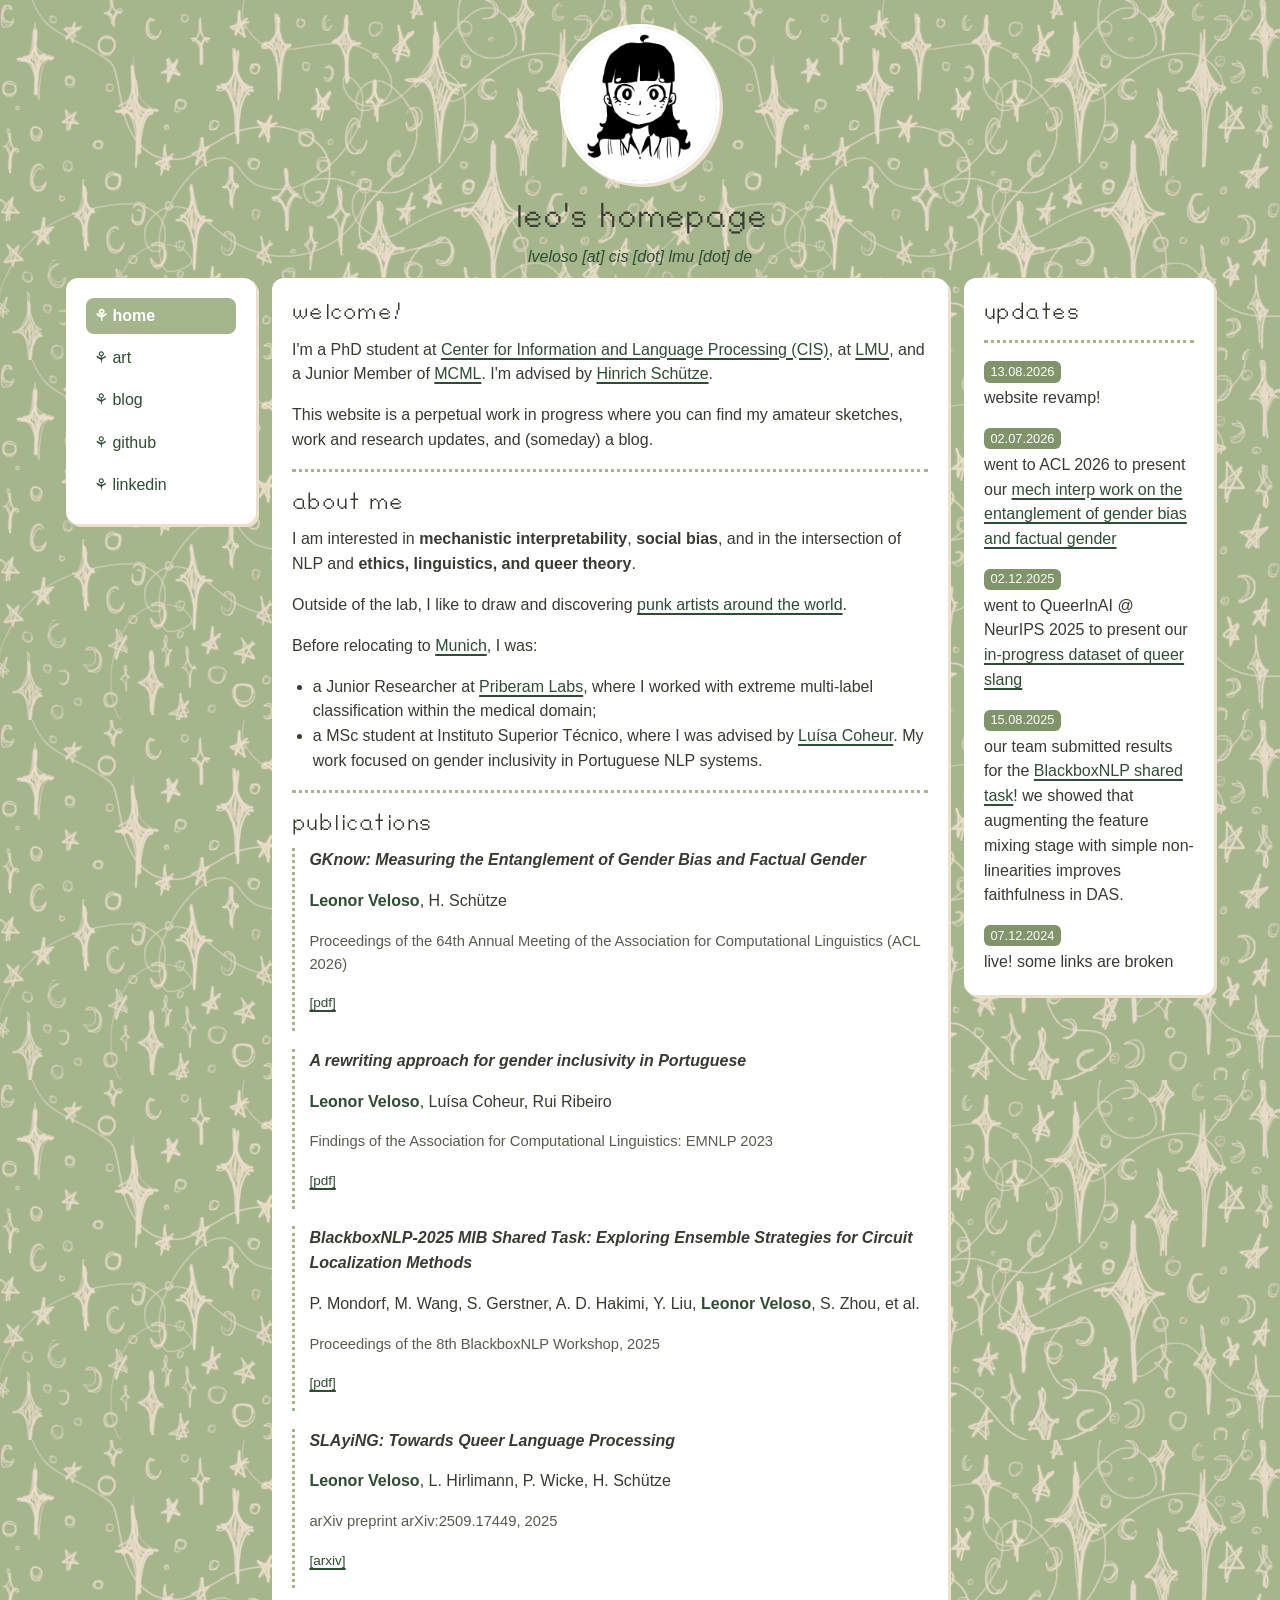
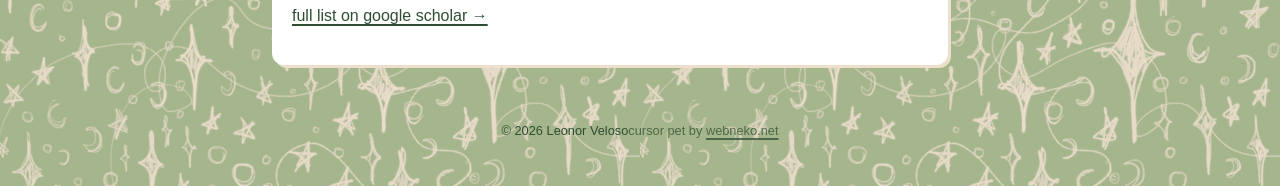
==== commit 7efa5b0d: "." ====
--- a/index.html
+++ b/index.html
@@ -131,7 +131,7 @@
   </div>
 
   <footer class="site-footer">
-    <p>© 2026 Leonor Veloso · built by hand, mostly on a train · <span class="neko-credit">cursor pet by <a href="https://webneko.net" target="_blank" rel="noopener">webneko.net</a></span></p>
+    <p>© 2026 Leonor Veloso<span class="neko-credit">cursor pet by <a href="https://webneko.net" target="_blank" rel="noopener">webneko.net</a></span></p>
   </footer>
 
   <script>NekoType = "white";</script>
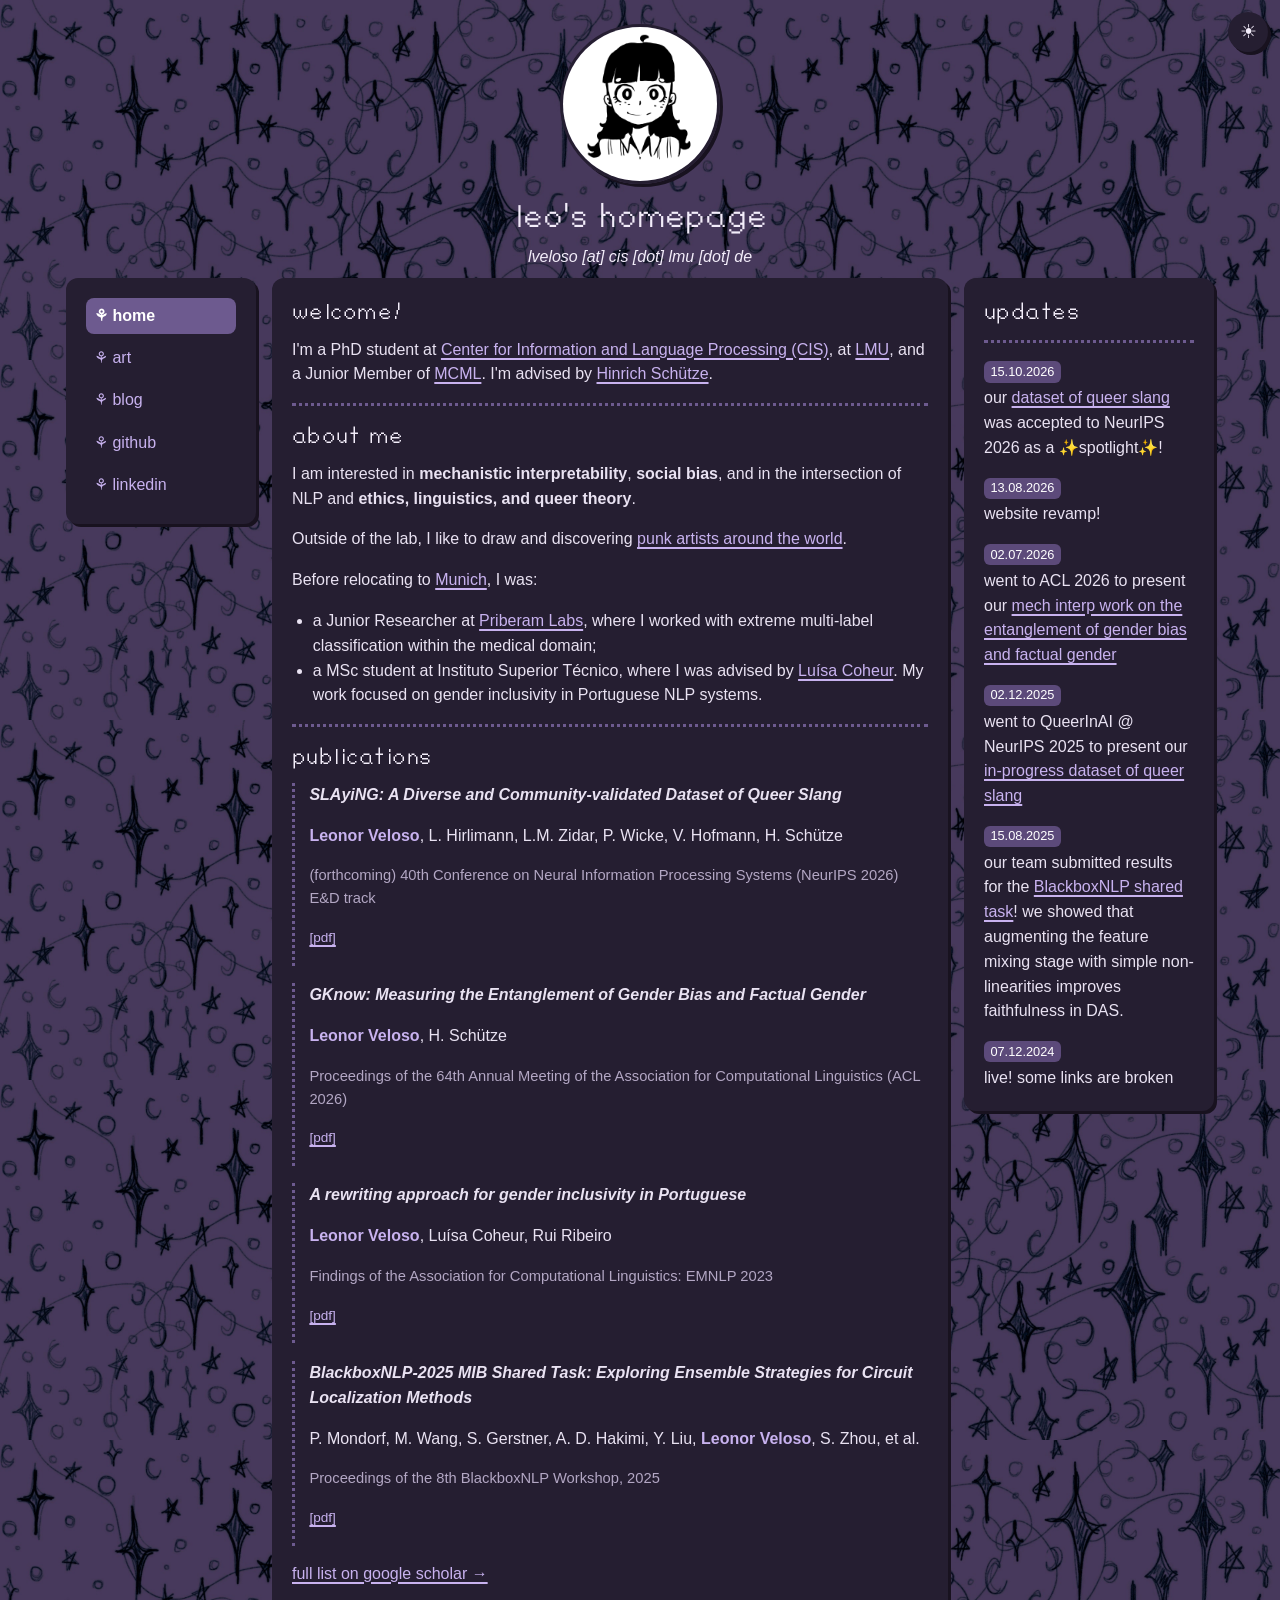
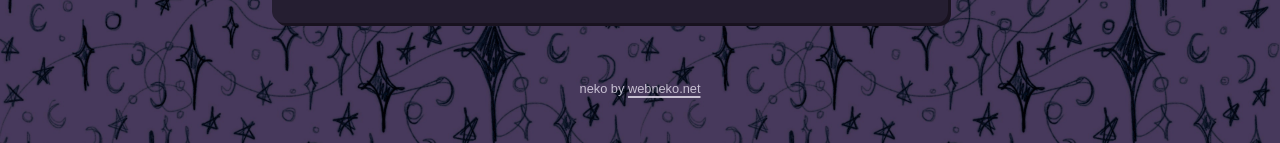
==== commit 9ea318b2: "Add dark mode (default) with light toggle; sync shared header/footer with index Co-Authored-By: Clau" ====
--- a/index.html
+++ b/index.html
@@ -8,10 +8,16 @@
   <title>‧͙⁺˚*･༓☾　leo　☽༓･*˚⁺‧͙</title>
   <link rel="icon" type="image/png" href="favicon-64.png">
   <link rel="apple-touch-icon" href="apple-touch-icon.png">
+  <script>
+    // dark is the default; apply a saved light preference before first paint
+    try { if (localStorage.getItem("theme") === "light") document.documentElement.dataset.theme = "light"; } catch (e) {}
+  </script>
   <link href="style.css" rel="stylesheet" type="text/css" media="all">
 </head>
 
 <body>
+
+  <button class="theme-toggle" type="button" aria-label="Switch to light mode">☀</button>
 
   <header class="site-header">
     <img class="avatar" src="48085474.png" alt="Portrait of Leonor">
@@ -37,8 +43,6 @@
 
         <p>I'm a PhD student at <a href="https://cisnlp.github.io/">Center for Information and Language Processing (CIS)</a>, at <a href="https://www.lmu.de/en/">LMU</a>, and a Junior Member of <a href="https://mcml.ai/">MCML</a>. I'm advised by <a href="https://www.cis.uni-muenchen.de/schuetze/">Hinrich Schütze</a>.</p>
 
-        <p>This website is a perpetual work in progress where you can find my amateur sketches, work and research updates, and (someday) a blog.</p>
-
         <hr class="custom">
         <h2>about me</h2>
 
@@ -62,6 +66,13 @@
         <ul class="pub-list">
 
           <li class="pub-entry">
+            <p class="pub-title">SLAyiNG: A Diverse and Community-validated Dataset of Queer Slang</p>
+            <p class="pub-authors"><strong>Leonor Veloso</strong>, L. Hirlimann, L.M. Zidar, P. Wicke, V. Hofmann, H. Schütze</p>
+            <p class="pub-meta">(forthcoming) 40th Conference on Neural Information Processing Systems (NeurIPS 2026) E&D track</p>
+            <p class="pub-links"><a href="https://arxiv.org/abs/2509.17449">[pdf]</a></p>
+          </li>
+
+          <li class="pub-entry">
             <p class="pub-title">GKnow: Measuring the Entanglement of Gender Bias and Factual Gender</p>
             <p class="pub-authors"><strong>Leonor Veloso</strong>, H. Schütze</p>
             <p class="pub-meta">Proceedings of the 64th Annual Meeting of the Association for Computational Linguistics (ACL 2026)</p>
@@ -82,12 +93,6 @@
             <p class="pub-links"><a href="https://aclanthology.org/volumes/2025.blackboxnlp-1/">[pdf]</a></p>
           </li>
 
-          <li class="pub-entry">
-            <p class="pub-title">SLAyiNG: Towards Queer Language Processing</p>
-            <p class="pub-authors"><strong>Leonor Veloso</strong>, L. Hirlimann, P. Wicke, H. Schütze</p>
-            <p class="pub-meta">arXiv preprint arXiv:2509.17449, 2025</p>
-            <p class="pub-links"><a href="https://arxiv.org/abs/2509.17449">[arxiv]</a></p>
-          </li>
 
 
         </ul>
@@ -104,6 +109,10 @@
           and put it first (newest on top).
         -->
         <ul class="update-list">
+          <li class="update-entry">
+            <span class="update-date">15.10.2026</span>
+            <p>our <a href="https://arxiv.org/abs/2509.17449">dataset of queer slang</a> was accepted to NeurIPS 2026 as a ✨spotlight✨!</p>
+          </li>
           <li class="update-entry">
             <span class="update-date">13.08.2026</span>
             <p>website revamp!</p>
@@ -131,9 +140,27 @@
   </div>
 
   <footer class="site-footer">
-    <p>© 2026 Leonor Veloso<span class="neko-credit">cursor pet by <a href="https://webneko.net" target="_blank" rel="noopener">webneko.net</a></span></p>
+    <p><span class="neko-credit">neko by <a href="https://webneko.net" target="_blank" rel="noopener">webneko.net</a></span></p>
   </footer>
 
+  <script>
+    (function () {
+      var root = document.documentElement;
+      var btn = document.querySelector(".theme-toggle");
+      function render() {
+        var light = root.dataset.theme === "light";
+        btn.textContent = light ? "☾" : "☀";
+        btn.setAttribute("aria-label", light ? "Switch to dark mode" : "Switch to light mode");
+      }
+      btn.addEventListener("click", function () {
+        var light = root.dataset.theme !== "light";
+        if (light) root.dataset.theme = "light"; else delete root.dataset.theme;
+        try { localStorage.setItem("theme", light ? "light" : "dark"); } catch (e) {}
+        render();
+      });
+      render();
+    })();
+  </script>
   <script>NekoType = "white";</script>
   <script src="https://webneko.net/n20171213.js"></script>
 
--- a/style.css
+++ b/style.css
@@ -11,6 +11,10 @@
 
    Colors, spacing, and widths all live in the :root variables
    below — change the look of the whole site from one place.
+
+   Theming: dark is the default (:root). The light theme overrides
+   the same color tokens under :root[data-theme="light"]. The toggle
+   button sets data-theme on <html> and remembers it in localStorage.
    ============================================================= */
 
 /* ---------- 1. Fonts & variables ---------- */
@@ -22,16 +26,28 @@
 }
 
 :root {
-  /* palette */
-  --sage: #a5b68d;
-  --sage-dark: #7f9468;
-  --cream: #ecdfcc;
-  --white: #ffffff;
-  --forest: #2e4d32;
-  --ink: #3a3a32;
-  --accent: #d3785f;
-  /* quirky pop color for tags / hovers */
-  --shadow-color: #ecdfcc;
+  color-scheme: dark;
+
+  /* dark theme (default) — night purple to match background_dark.jpg */
+  --page-bg: #4b3c63;
+  --bg-image: url("background_dark.jpg");
+  --card: #251e31;
+  --text: #e9e2f2;
+  --heading: #f3edfa;
+  --link: #c8b2ef;
+  --accent: #f2a7c3;
+  /* quirky pop color for hovers */
+  --muted: #b3a7c4;
+  --divider: #6d5a8f;
+  --hover-bg: #3a2f4d;
+  --hover-text: #f3edfa;
+  --current-bg: #6d5a8f;
+  --current-text: #ffffff;
+  --pill-bg: #5c4a7a;
+  --pill-text: #ffffff;
+  --frame: #251e31;
+  --shadow-color: #18121f;
+  --header-text: #f3edfa;
 
   /* type */
   --font-display: "basiic", "Brush Script MT", cursive;
@@ -49,6 +65,30 @@
   --max-width: 1180px;
 }
 
+/* light theme — the original sage & cream palette */
+:root[data-theme="light"] {
+  color-scheme: light;
+
+  --page-bg: #a5b68d;
+  --bg-image: url("background.jpg");
+  --card: #ffffff;
+  --text: #3a3a32;
+  --heading: #3a3a32;
+  --link: #2e4d32;
+  --accent: #d3785f;
+  --muted: #5a5a4e;
+  --divider: #a5b68d;
+  --hover-bg: #ecdfcc;
+  --hover-text: #2e4d32;
+  --current-bg: #a5b68d;
+  --current-text: #ffffff;
+  --pill-bg: #7f9468;
+  --pill-text: #ffffff;
+  --frame: #ffffff;
+  --shadow-color: #ecdfcc;
+  --header-text: #2e4d32;
+}
+
 /* ---------- 2. Reset & base ---------- */
 
 *,
@@ -63,12 +103,12 @@
 
 body {
   margin: 0;
-  background-color: var(--sage);
-  background-image: url("background.jpg");
+  background-color: var(--page-bg);
+  background-image: var(--bg-image);
   background-repeat: repeat;
   background-size: 640px;
   font-family: var(--font-body);
-  color: var(--ink);
+  color: var(--text);
   line-height: 1.55;
   font-size: 16px;
   overflow-wrap: break-word;
@@ -80,7 +120,7 @@
 }
 
 a {
-  color: var(--forest);
+  color: var(--link);
   text-decoration-thickness: 1.5px;
   text-underline-offset: 3px;
 }
@@ -95,6 +135,7 @@
 h3 {
   font-family: var(--font-display);
   font-weight: normal;
+  color: var(--heading);
   line-height: 1.25;
   margin: 0 0 0.4em;
 }
@@ -121,7 +162,7 @@
 /* Dotted divider used throughout */
 hr.custom {
   border: none;
-  border-top: 3px dotted var(--sage);
+  border-top: 3px dotted var(--divider);
   margin: 0.75em 0 1em;
 }
 
@@ -131,12 +172,12 @@
 }
 
 ::-webkit-scrollbar-track {
-  background: var(--white);
+  background: var(--card);
 }
 
 ::-webkit-scrollbar-thumb,
 ::-webkit-scrollbar-thumb:hover {
-  background: var(--sage);
+  background: var(--divider);
 }
 
 /* ---------- 3. Header ---------- */
@@ -153,18 +194,19 @@
   height: 130px;
   border-radius: 50%;
   object-fit: cover;
-  border: 3px solid var(--white);
+  border: 3px solid var(--frame);
   box-shadow: var(--shadow);
   margin: 0 auto 0.75rem;
 }
 
 .site-header h1 {
+  color: var(--header-text);
   margin-bottom: 0.15em;
 }
 
 .site-header .tagline {
   margin: 0;
-  color: var(--forest);
+  color: var(--header-text);
   font-style: italic;
 }
 
@@ -187,13 +229,13 @@
 
 .site-nav a:hover,
 .site-nav a:focus-visible {
-  background-color: var(--cream);
-  color: var(--forest);
+  background-color: var(--hover-bg);
+  color: var(--hover-text);
 }
 
 .site-nav span.current {
-  background-color: var(--sage);
-  color: var(--white);
+  background-color: var(--current-bg);
+  color: var(--current-text);
   font-weight: bold;
 }
 
@@ -258,7 +300,7 @@
 /* ---------- 6. Cards / boxes ---------- */
 
 .box-cell {
-  background-color: var(--white);
+  background-color: var(--card);
   border-radius: var(--radius);
   box-shadow: var(--shadow);
   padding: 1.25rem;
@@ -279,7 +321,7 @@
 
 .pub-entry {
   padding-left: 0.9rem;
-  border-left: 3px dotted var(--sage);
+  border-left: 3px dotted var(--divider);
 }
 
 .pub-entry .pub-title {
@@ -289,7 +331,7 @@
 
 .pub-entry .pub-meta {
   font-size: 0.92rem;
-  color: #5a5a4e;
+  color: var(--muted);
 }
 
 .pub-entry .pub-links a {
@@ -298,7 +340,7 @@
 }
 
 .pub-entry .pub-authors strong {
-  color: var(--forest);
+  color: var(--link);
 }
 
 /* ---------- 8. Updates ---------- */
@@ -312,8 +354,8 @@
 
 .update-entry .update-date {
   display: inline-block;
-  color: var(--white);
-  background-color: var(--sage-dark);
+  color: var(--pill-text);
+  background-color: var(--pill-bg);
   border-radius: 6px;
   padding: 0.05em 0.5em;
   font-size: 0.8rem;
@@ -334,7 +376,7 @@
 .gallery-item {
   break-inside: avoid;
   margin-bottom: var(--space);
-  background-color: var(--white);
+  background-color: var(--card);
   border-radius: var(--radius);
   overflow: hidden;
   box-shadow: var(--shadow);
@@ -350,7 +392,7 @@
   padding: 0.6rem 0.8rem;
   font-size: 0.88rem;
   text-align: center;
-  color: #5a5a4e;
+  color: var(--muted);
 }
 
 /* ---------- 10. Footer & misc ---------- */
@@ -361,19 +403,42 @@
   padding: 1rem var(--space) 2rem;
   text-align: center;
   font-size: 0.8rem;
-  color: var(--forest);
+  color: var(--header-text);
 }
 
 .site-footer a {
-  color: var(--forest);
+  color: var(--header-text);
 }
 
 .neko-credit {
   opacity: 0.75;
 }
 
+/* Light/dark toggle, pinned to the top-right corner */
+.theme-toggle {
+  position: fixed;
+  top: 0.75rem;
+  right: 0.75rem;
+  z-index: 10;
+  width: 2.5rem;
+  height: 2.5rem;
+  border: none;
+  border-radius: 50%;
+  background-color: var(--card);
+  color: var(--heading);
+  box-shadow: var(--shadow);
+  font-size: 1.2rem;
+  line-height: 1;
+  cursor: pointer;
+}
+
+.theme-toggle:hover,
+.theme-toggle:focus-visible {
+  color: var(--accent);
+}
+
 .empty-note {
-  color: #5a5a4e;
+  color: var(--muted);
   font-style: italic;
 }
 
